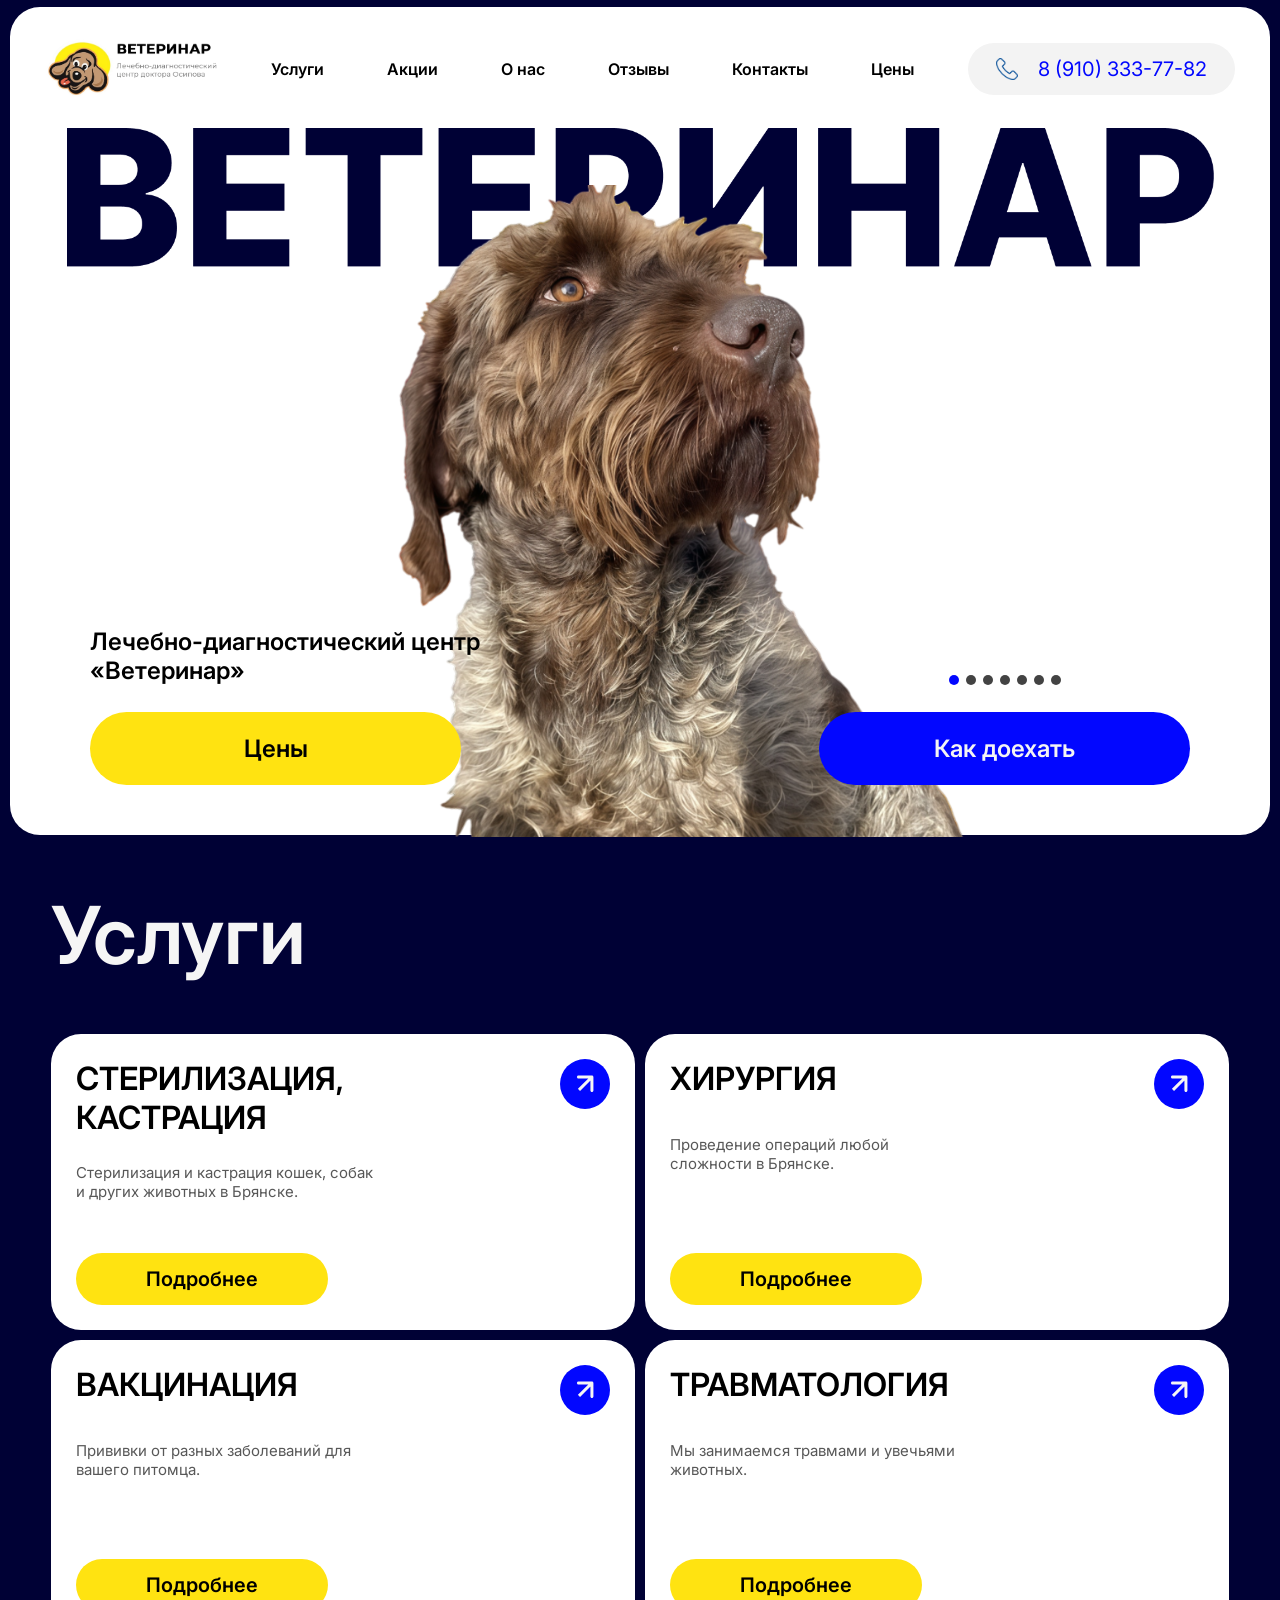
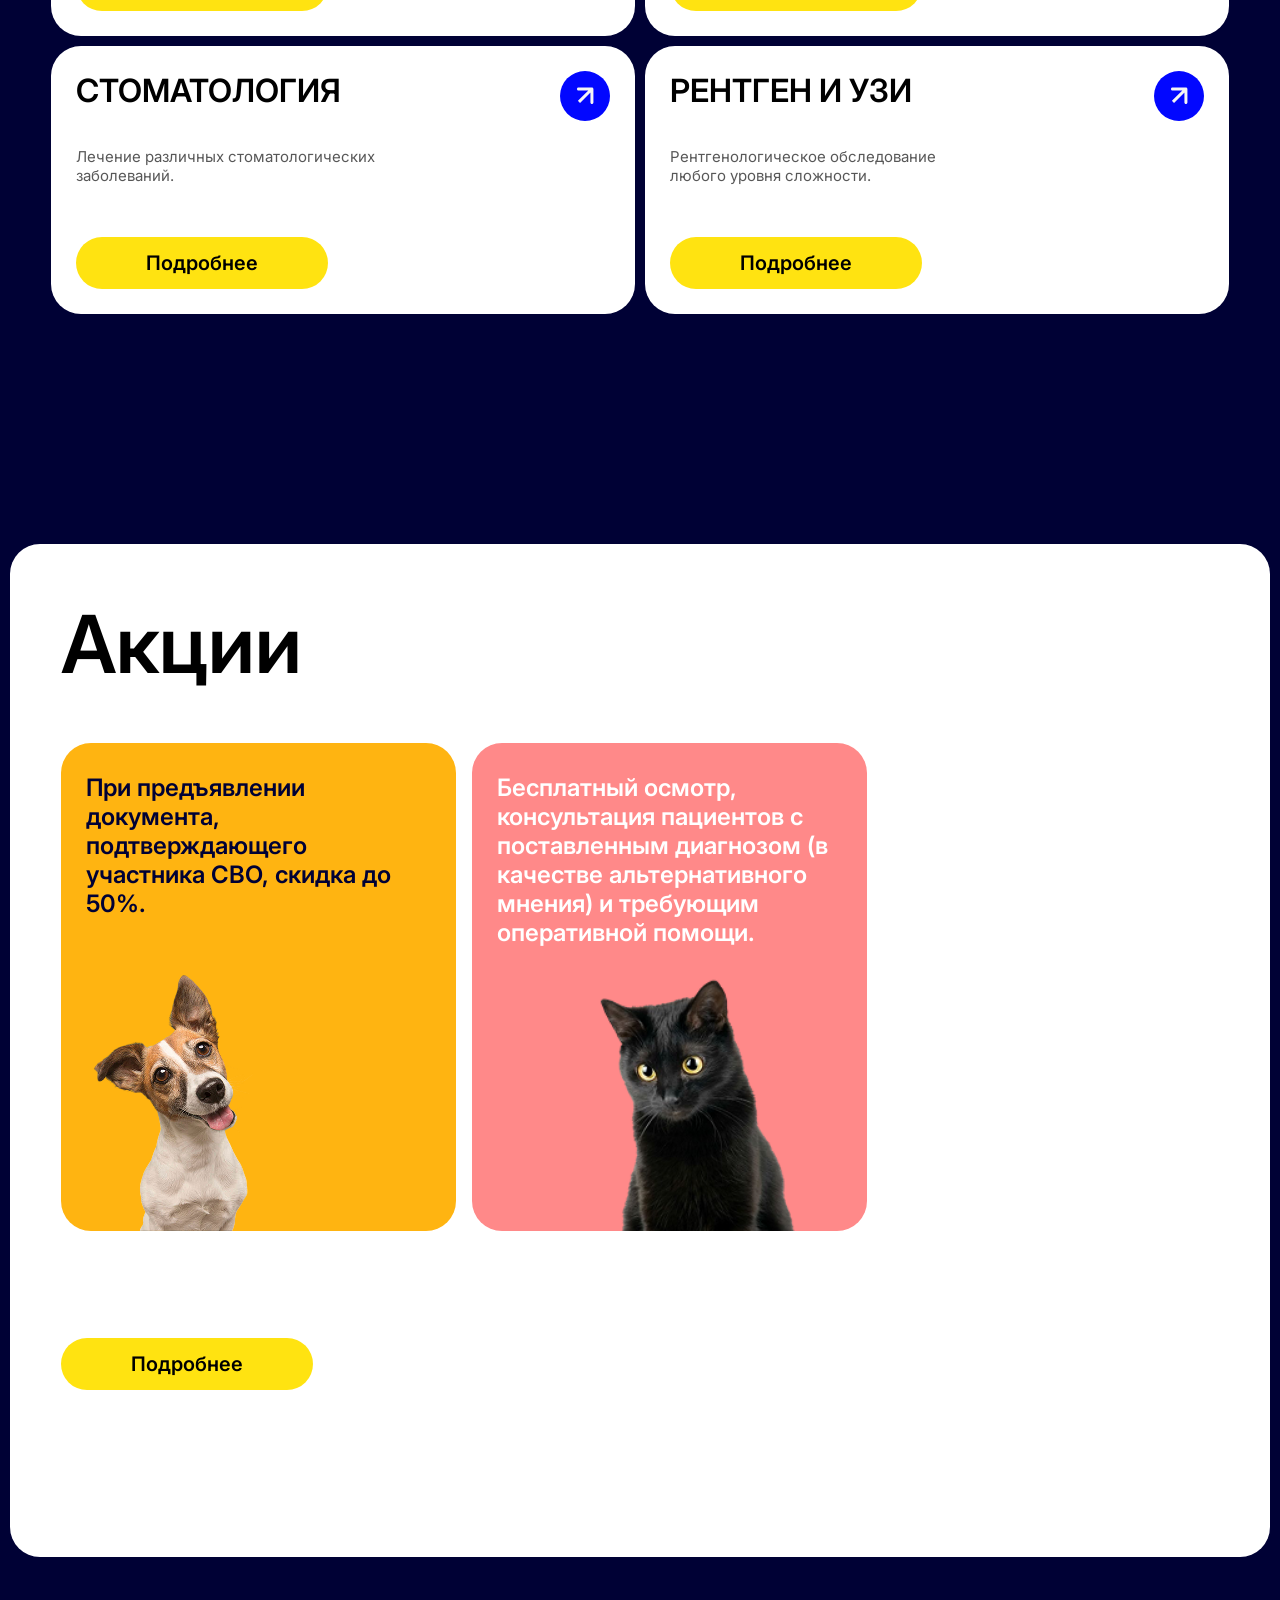
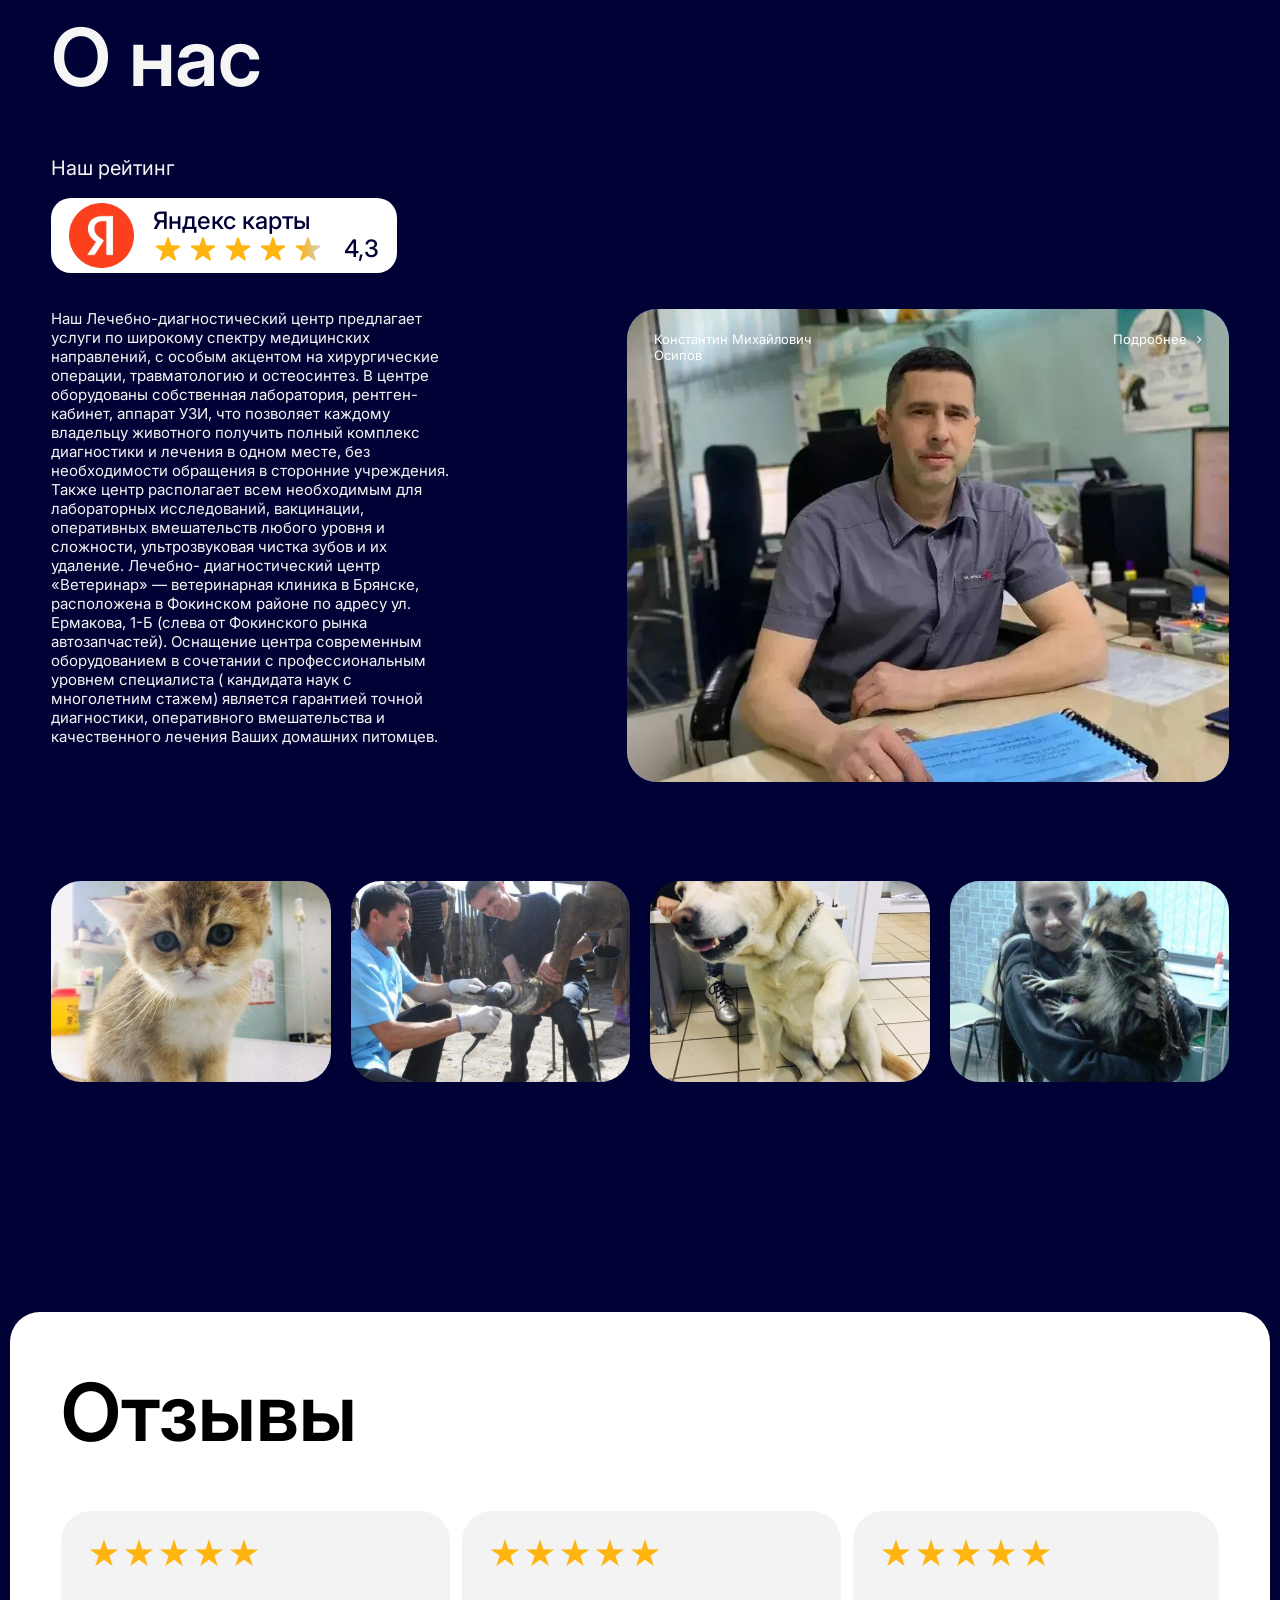
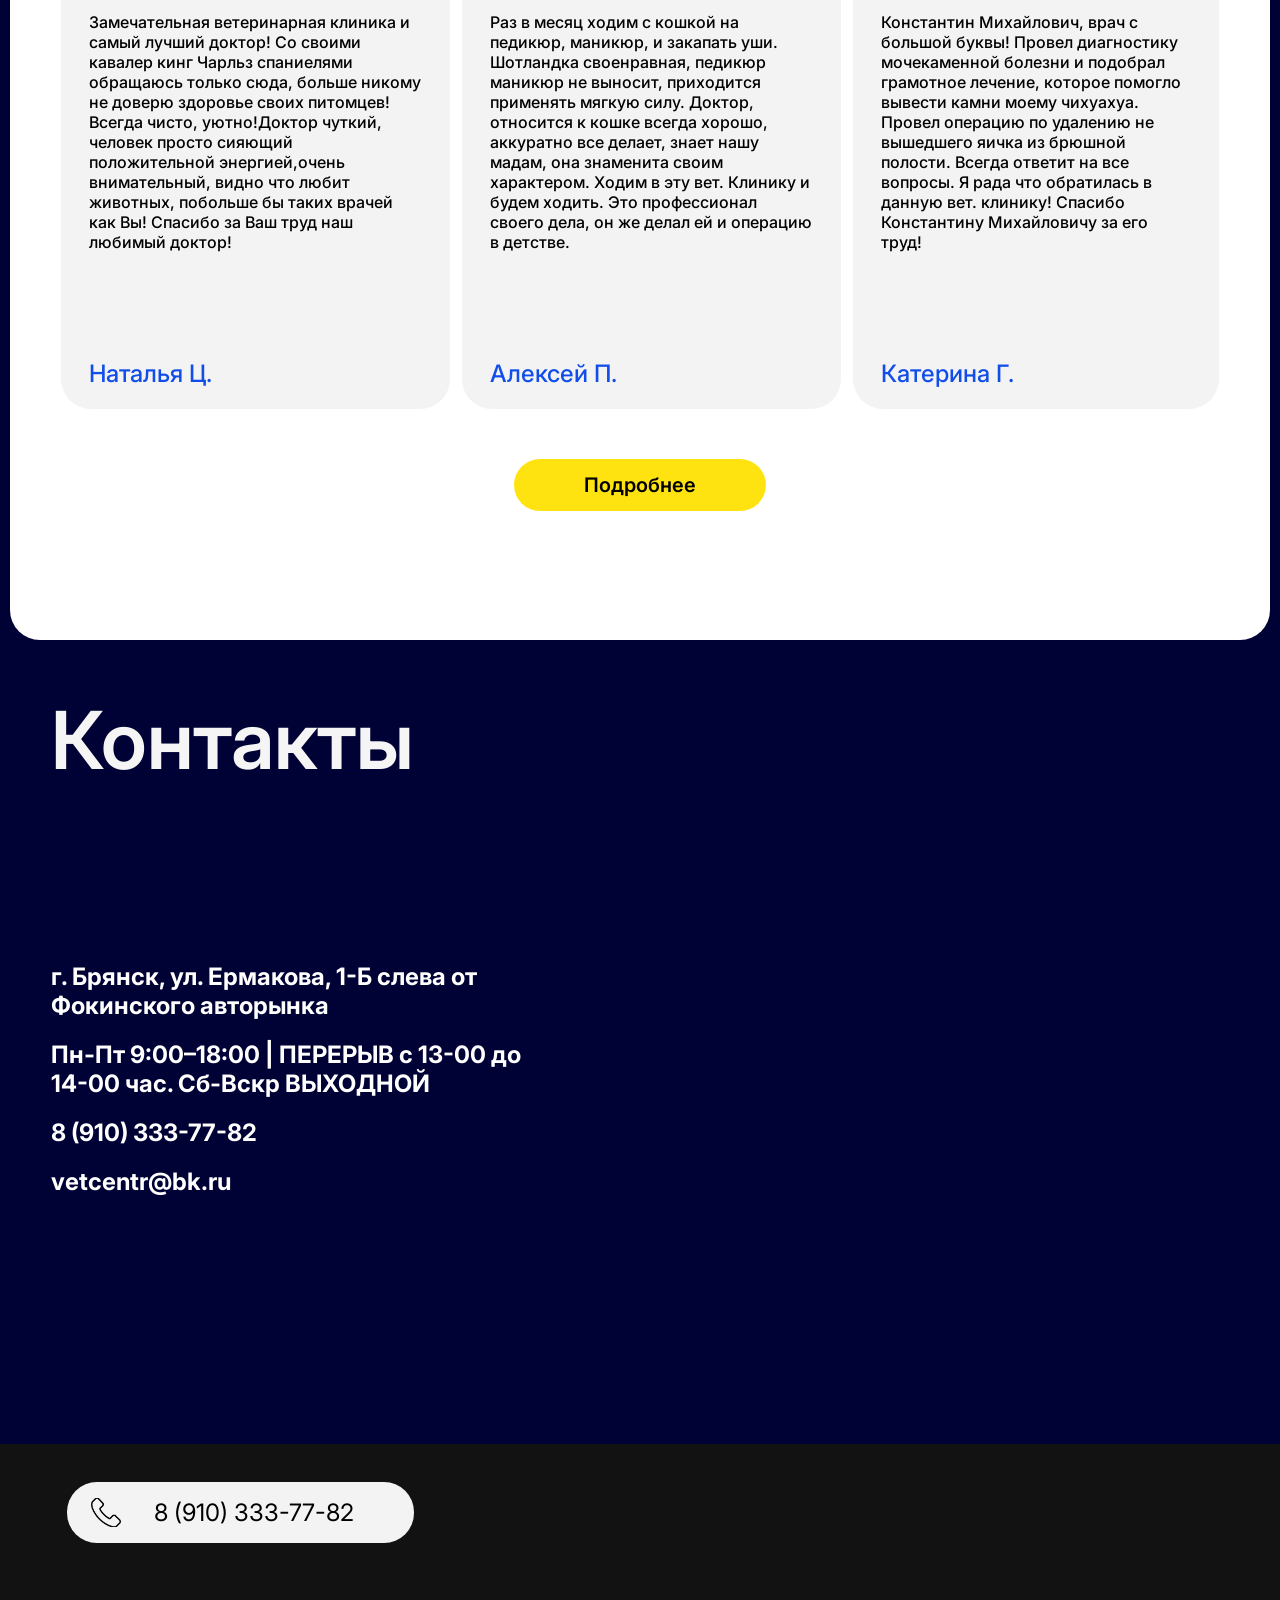
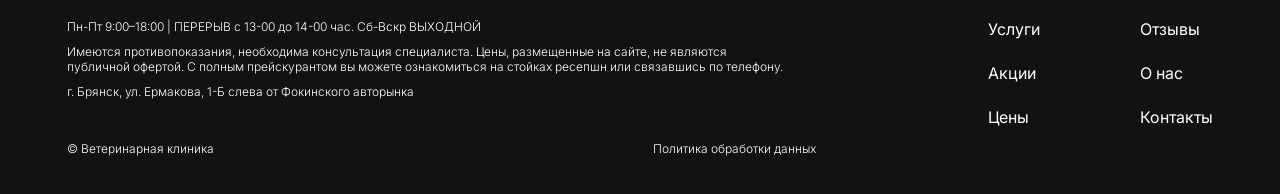
==== index.html @ 443dba55 "Update index.html" ====
<!DOCTYPE html>
<html lang="en">
  <head>
    <meta charset="UTF-8" />
    <meta name="viewport" content="width=device-width, initial-scale=1.0" />
    <title>Ветеринар</title>
    <link rel="stylesheet" href="styles/reset.css" />
    <link rel="stylesheet" href="styles/style.css" />
    <link rel="stylesheet" href="styles/slider.css" />
    <link rel="stylesheet" href="styles/burger.css" />
    <link rel="preconnect" href="https://fonts.googleapis.com" />
    <link rel="preconnect" href="https://fonts.gstatic.com" crossorigin />
    <link
      href="https://fonts.googleapis.com/css2?family=Inter:ital,opsz,wght@0,14..32,100..900;1,14..32,100..900&display=swap"
      rel="stylesheet"
    />
  </head>
  <body>
    <header>
      <img
        class="header__logo"
        src="images/logo.png"
        alt="Логотип"
        title="Логотип"
      />
      <div class="header__links">
        <a href="#uslugi" class="header__link">Услуги</a>
        <a href="#akcii" class="header__link">Акции</a>
        <a href="#onas" class="header__link">О нас</a>
        <a href="#otzivi" class="header__link">Отзывы</a>
        <a href="#kontakti" class="header__link">Контакты</a>
        <a href="services.html" class="header__link">Цены</a>
      </div>
      <a href="tel:8 (910) 333-77-82" class="header__phone">
        <svg
          width="22"
          height="22"
          viewBox="0 0 22 22"
          fill="none"
          xmlns="http://www.w3.org/2000/svg"
          xmlns:xlink="http://www.w3.org/1999/xlink"
        >
          <rect width="22" height="22" fill="url(#pattern0_2236_945)" />
          <defs>
            <pattern
              id="pattern0_2236_945"
              patternContentUnits="objectBoundingBox"
              width="1"
              height="1"
            >
              <use
                xlink:href="#image0_2236_945"
                transform="scale(0.00444444)"
              />
            </pattern>
            <image
              id="image0_2236_945"
              width="225"
              height="225"
              preserveAspectRatio="none"
              xlink:href="[data-uri]"
            />
          </defs>
        </svg>
        8 (910) 333-77-82
      </a>

      <button class="burger-btn" aria-label="Меню" aria-expanded="false">
        <span></span>
        <span></span>
        <span></span>
      </button>
    </header>
    <div class="menu-overlay"></div>

    <!-- Мобильное меню (выдвижное) -->
    <div class="mobile-menu">
      <a class="header__link" href="#uslugi">Услуги</a>
      <a class="header__link" href="#akcii">Акции</a>
      <a class="header__link" href="#onas">О нас</a>
      <a class="header__link" href="#otzivi">Отзывы</a>
      <a class="header__link" href="#kontakti">Контакты</a>
      <a class="header__link" href="services.html">Цены</a>
      <a class="header__link" href="tel:8 (910) 333-77-82">8 (910) 333-77-82</a>
    </div>
    <div class="hero">
      <img class="hero__img" src="images/dog.png" alt="" class="hero__img" />
      <div class="hero__buttons hero__buttons--desk">
        <div class="hero__buttons-left">
          <div class="btn-1__text">
            Лечебно-диагностический центр <br />«Ветеринар»
          </div>
          <a href="services.html" class="btn-1">Цены</a>
        </div>
        <div class="hero__buttons-right">
          <div class="slider-pagination"></div>
          <a href="#kontakti" class="btn-1 btn-1--blue">Как доехать</a>
        </div>
      </div>
      <div class="hero__buttons hero__buttons--mobile">
        <div class="hero__buttons-left">
          <div class="btn-1__text">
            Лечебно-диагностический центр <br />«Ветеринар»
          </div>
          <a href="services.html" class="btn-1">Цены</a>
        </div>
        <div class="hero__buttons-right">
          <div class="slider-pagination"></div>
          <a href="#kontakti" class="btn-1 btn-1--blue">Как доехать</a>
        </div>
      </div>
    </div>
    <section class="section-1" id="uslugi">
      <div class="container">
        <h2 class="title">Услуги</h2>
        <div class="operations">
          <a href="services.html" class="operation">
            <div class="operation__info">
              <div class="operation__title">
                СТЕРИЛИЗАЦИЯ,<br />
                КАСТРАЦИЯ
                <svg
                  width="50"
                  height="50"
                  viewBox="0 0 50 50"
                  fill="none"
                  xmlns="http://www.w3.org/2000/svg"
                >
                  <circle cx="25" cy="25" r="25" fill="#0207FF" />
                  <path
                    d="M33.4183 18.0002C33.4183 17.1717 32.7467 16.5002 31.9183 16.5002L18.4183 16.5002C17.5899 16.5002 16.9183 17.1717 16.9183 18.0002C16.9183 18.8286 17.5899 19.5002 18.4183 19.5002H30.4183V31.5002C30.4183 32.3286 31.0899 33.0002 31.9183 33.0002C32.7467 33.0002 33.4183 32.3286 33.4183 31.5002L33.4183 18.0002ZM19 30.9185L20.0607 31.9791L32.979 19.0608L31.9183 18.0002L30.8576 16.9395L17.9393 29.8578L19 30.9185Z"
                    fill="#F5F5F5"
                  />
                </svg>
              </div>
              <div class="operation__subtitle">
                Стерилизация и кастрация кошек, собак и других животных в
                Брянске.
              </div>
            </div>
            <div class="btn--mobile">
              <div class="btn-1 btn-1--small">Подробнее</div>
              <svg
                viewBox="0 0 50 50"
                fill="none"
                xmlns="http://www.w3.org/2000/svg"
              >
                <circle cx="25" cy="25" r="25" fill="#0207FF" />
                <path
                  d="M33.4183 18.0002C33.4183 17.1717 32.7467 16.5002 31.9183 16.5002L18.4183 16.5002C17.5899 16.5002 16.9183 17.1717 16.9183 18.0002C16.9183 18.8286 17.5899 19.5002 18.4183 19.5002H30.4183V31.5002C30.4183 32.3286 31.0899 33.0002 31.9183 33.0002C32.7467 33.0002 33.4183 32.3286 33.4183 31.5002L33.4183 18.0002ZM19 30.9185L20.0607 31.9791L32.979 19.0608L31.9183 18.0002L30.8576 16.9395L17.9393 29.8578L19 30.9185Z"
                  fill="#F5F5F5"
                />
              </svg>
            </div>
          </a>
          <a href="services.html" class="operation">
            <div class="operation__info">
              <div class="operation__title">
                ХИРУРГИЯ
                <svg
                  width="50"
                  height="50"
                  viewBox="0 0 50 50"
                  fill="none"
                  xmlns="http://www.w3.org/2000/svg"
                >
                  <circle cx="25" cy="25" r="25" fill="#0207FF" />
                  <path
                    d="M33.4183 18.0002C33.4183 17.1717 32.7467 16.5002 31.9183 16.5002L18.4183 16.5002C17.5899 16.5002 16.9183 17.1717 16.9183 18.0002C16.9183 18.8286 17.5899 19.5002 18.4183 19.5002H30.4183V31.5002C30.4183 32.3286 31.0899 33.0002 31.9183 33.0002C32.7467 33.0002 33.4183 32.3286 33.4183 31.5002L33.4183 18.0002ZM19 30.9185L20.0607 31.9791L32.979 19.0608L31.9183 18.0002L30.8576 16.9395L17.9393 29.8578L19 30.9185Z"
                    fill="#F5F5F5"
                  />
                </svg>
              </div>
              <div class="operation__subtitle">
                Проведение операций любой сложности в Брянске.
              </div>
            </div>
            <div class="btn--mobile">
              <div class="btn-1 btn-1--small">Подробнее</div>
              <svg
                viewBox="0 0 50 50"
                fill="none"
                xmlns="http://www.w3.org/2000/svg"
              >
                <circle cx="25" cy="25" r="25" fill="#0207FF" />
                <path
                  d="M33.4183 18.0002C33.4183 17.1717 32.7467 16.5002 31.9183 16.5002L18.4183 16.5002C17.5899 16.5002 16.9183 17.1717 16.9183 18.0002C16.9183 18.8286 17.5899 19.5002 18.4183 19.5002H30.4183V31.5002C30.4183 32.3286 31.0899 33.0002 31.9183 33.0002C32.7467 33.0002 33.4183 32.3286 33.4183 31.5002L33.4183 18.0002ZM19 30.9185L20.0607 31.9791L32.979 19.0608L31.9183 18.0002L30.8576 16.9395L17.9393 29.8578L19 30.9185Z"
                  fill="#F5F5F5"
                />
              </svg>
            </div>
          </a>
          <a href="services.html" class="operation">
            <div class="operation__info">
              <div class="operation__title">
                ВАКЦИНАЦИЯ
                <svg
                  width="50"
                  height="50"
                  viewBox="0 0 50 50"
                  fill="none"
                  xmlns="http://www.w3.org/2000/svg"
                >
                  <circle cx="25" cy="25" r="25" fill="#0207FF" />
                  <path
                    d="M33.4183 18.0002C33.4183 17.1717 32.7467 16.5002 31.9183 16.5002L18.4183 16.5002C17.5899 16.5002 16.9183 17.1717 16.9183 18.0002C16.9183 18.8286 17.5899 19.5002 18.4183 19.5002H30.4183V31.5002C30.4183 32.3286 31.0899 33.0002 31.9183 33.0002C32.7467 33.0002 33.4183 32.3286 33.4183 31.5002L33.4183 18.0002ZM19 30.9185L20.0607 31.9791L32.979 19.0608L31.9183 18.0002L30.8576 16.9395L17.9393 29.8578L19 30.9185Z"
                    fill="#F5F5F5"
                  />
                </svg>
              </div>
              <div class="operation__subtitle">
                Прививки от разных заболеваний для вашего питомца.
              </div>
            </div>
            <div class="btn--mobile">
              <div class="btn-1 btn-1--small">Подробнее</div>
              <svg
                viewBox="0 0 50 50"
                fill="none"
                xmlns="http://www.w3.org/2000/svg"
              >
                <circle cx="25" cy="25" r="25" fill="#0207FF" />
                <path
                  d="M33.4183 18.0002C33.4183 17.1717 32.7467 16.5002 31.9183 16.5002L18.4183 16.5002C17.5899 16.5002 16.9183 17.1717 16.9183 18.0002C16.9183 18.8286 17.5899 19.5002 18.4183 19.5002H30.4183V31.5002C30.4183 32.3286 31.0899 33.0002 31.9183 33.0002C32.7467 33.0002 33.4183 32.3286 33.4183 31.5002L33.4183 18.0002ZM19 30.9185L20.0607 31.9791L32.979 19.0608L31.9183 18.0002L30.8576 16.9395L17.9393 29.8578L19 30.9185Z"
                  fill="#F5F5F5"
                />
              </svg>
            </div>
          </a>
          <a href="services.html" class="operation">
            <div class="operation__info">
              <div class="operation__title">
                ТРАВМАТОЛОГИЯ
                <svg
                  width="50"
                  height="50"
                  viewBox="0 0 50 50"
                  fill="none"
                  xmlns="http://www.w3.org/2000/svg"
                >
                  <circle cx="25" cy="25" r="25" fill="#0207FF" />
                  <path
                    d="M33.4183 18.0002C33.4183 17.1717 32.7467 16.5002 31.9183 16.5002L18.4183 16.5002C17.5899 16.5002 16.9183 17.1717 16.9183 18.0002C16.9183 18.8286 17.5899 19.5002 18.4183 19.5002H30.4183V31.5002C30.4183 32.3286 31.0899 33.0002 31.9183 33.0002C32.7467 33.0002 33.4183 32.3286 33.4183 31.5002L33.4183 18.0002ZM19 30.9185L20.0607 31.9791L32.979 19.0608L31.9183 18.0002L30.8576 16.9395L17.9393 29.8578L19 30.9185Z"
                    fill="#F5F5F5"
                  />
                </svg>
              </div>
              <div class="operation__subtitle">
                Мы занимаемся травмами и увечьями животных.
              </div>
            </div>
            <div class="btn--mobile">
              <div class="btn-1 btn-1--small">Подробнее</div>
              <svg
                viewBox="0 0 50 50"
                fill="none"
                xmlns="http://www.w3.org/2000/svg"
              >
                <circle cx="25" cy="25" r="25" fill="#0207FF" />
                <path
                  d="M33.4183 18.0002C33.4183 17.1717 32.7467 16.5002 31.9183 16.5002L18.4183 16.5002C17.5899 16.5002 16.9183 17.1717 16.9183 18.0002C16.9183 18.8286 17.5899 19.5002 18.4183 19.5002H30.4183V31.5002C30.4183 32.3286 31.0899 33.0002 31.9183 33.0002C32.7467 33.0002 33.4183 32.3286 33.4183 31.5002L33.4183 18.0002ZM19 30.9185L20.0607 31.9791L32.979 19.0608L31.9183 18.0002L30.8576 16.9395L17.9393 29.8578L19 30.9185Z"
                  fill="#F5F5F5"
                />
              </svg>
            </div>
          </a>
          <a href="services.html" class="operation">
            <div class="operation__info">
              <div class="operation__title">
                СТОМАТОЛОГИЯ
                <svg
                  width="50"
                  height="50"
                  viewBox="0 0 50 50"
                  fill="none"
                  xmlns="http://www.w3.org/2000/svg"
                >
                  <circle cx="25" cy="25" r="25" fill="#0207FF" />
                  <path
                    d="M33.4183 18.0002C33.4183 17.1717 32.7467 16.5002 31.9183 16.5002L18.4183 16.5002C17.5899 16.5002 16.9183 17.1717 16.9183 18.0002C16.9183 18.8286 17.5899 19.5002 18.4183 19.5002H30.4183V31.5002C30.4183 32.3286 31.0899 33.0002 31.9183 33.0002C32.7467 33.0002 33.4183 32.3286 33.4183 31.5002L33.4183 18.0002ZM19 30.9185L20.0607 31.9791L32.979 19.0608L31.9183 18.0002L30.8576 16.9395L17.9393 29.8578L19 30.9185Z"
                    fill="#F5F5F5"
                  />
                </svg>
              </div>
              <div class="operation__subtitle">
                Лечение различных стоматологических заболеваний.
              </div>
            </div>
            <div class="btn--mobile">
              <div class="btn-1 btn-1--small">Подробнее</div>
              <svg
                viewBox="0 0 50 50"
                fill="none"
                xmlns="http://www.w3.org/2000/svg"
              >
                <circle cx="25" cy="25" r="25" fill="#0207FF" />
                <path
                  d="M33.4183 18.0002C33.4183 17.1717 32.7467 16.5002 31.9183 16.5002L18.4183 16.5002C17.5899 16.5002 16.9183 17.1717 16.9183 18.0002C16.9183 18.8286 17.5899 19.5002 18.4183 19.5002H30.4183V31.5002C30.4183 32.3286 31.0899 33.0002 31.9183 33.0002C32.7467 33.0002 33.4183 32.3286 33.4183 31.5002L33.4183 18.0002ZM19 30.9185L20.0607 31.9791L32.979 19.0608L31.9183 18.0002L30.8576 16.9395L17.9393 29.8578L19 30.9185Z"
                  fill="#F5F5F5"
                />
              </svg>
            </div>
          </a>
          <a href="services.html" class="operation">
            <div class="operation__info">
              <div class="operation__title">
                РЕНТГЕН И УЗИ
                <svg
                  width="50"
                  height="50"
                  viewBox="0 0 50 50"
                  fill="none"
                  xmlns="http://www.w3.org/2000/svg"
                >
                  <circle cx="25" cy="25" r="25" fill="#0207FF" />
                  <path
                    d="M33.4183 18.0002C33.4183 17.1717 32.7467 16.5002 31.9183 16.5002L18.4183 16.5002C17.5899 16.5002 16.9183 17.1717 16.9183 18.0002C16.9183 18.8286 17.5899 19.5002 18.4183 19.5002H30.4183V31.5002C30.4183 32.3286 31.0899 33.0002 31.9183 33.0002C32.7467 33.0002 33.4183 32.3286 33.4183 31.5002L33.4183 18.0002ZM19 30.9185L20.0607 31.9791L32.979 19.0608L31.9183 18.0002L30.8576 16.9395L17.9393 29.8578L19 30.9185Z"
                    fill="#F5F5F5"
                  />
                </svg>
              </div>
              <div class="operation__subtitle">
                Рентгенологическое обследование любого уровня сложности.
              </div>
            </div>
            <div class="btn--mobile">
              <div class="btn-1 btn-1--small">Подробнее</div>
              <svg
                viewBox="0 0 50 50"
                fill="none"
                xmlns="http://www.w3.org/2000/svg"
              >
                <circle cx="25" cy="25" r="25" fill="#0207FF" />
                <path
                  d="M33.4183 18.0002C33.4183 17.1717 32.7467 16.5002 31.9183 16.5002L18.4183 16.5002C17.5899 16.5002 16.9183 17.1717 16.9183 18.0002C16.9183 18.8286 17.5899 19.5002 18.4183 19.5002H30.4183V31.5002C30.4183 32.3286 31.0899 33.0002 31.9183 33.0002C32.7467 33.0002 33.4183 32.3286 33.4183 31.5002L33.4183 18.0002ZM19 30.9185L20.0607 31.9791L32.979 19.0608L31.9183 18.0002L30.8576 16.9395L17.9393 29.8578L19 30.9185Z"
                  fill="#F5F5F5"
                />
              </svg>
            </div>
          </a>
        </div>
      </div>
    </section>
    <section class="section-2" id="akcii">
      <div class="container">
        <h2 class="title-2">Акции</h2>
        <div class="stocks">
          <div class="stocks__wrapper">
            <a href="services.html" class="stock">
              <div class="stock__name">
                При предъявлении документа, подтверждающего участника СВО, скидка до 50%.
              </div>
              <img style="max-width: 178px"
                class="stock__img"
                src="images/stock-img-1.png"
                alt="Акция"
                title="При предъявлении документа, подтверждающего участие в СВО, предоставляется скидка 50%."
              />
            </a>
            <a href="services.html" class="stock stock--pink">
              <div class="stock__name">
                Бесплатный осмотр, консультация пациентов с поставленным диагнозом (в качестве альтернативного мнения) и требующим оперативной помощи.
              </div>
              <img
                class="stock__img"
                src="images/stock-img-2.png"
                alt="Акция"
                title="Бесплатный осмотр, консультация пациентов с поставленным диагнозом (в качестве альтернативного мнения) и требующим оперативной помощи."
              />
            </a>
            <!-- <a href="services.html" class="stock stock--blue">
              <div class="stock__name">
                
              </div>
              <img
                class="stock__img"
                src="images/stock-img-3.png"
                alt="Акция"
                title=""
              />
            </a>-->
          </div>
          <a href="services.html" class="btn-1 btn-1--small">Подробнее</a>
        </div>
      </div>
    </section>
    <section class="section-1" id="onas">
      <div class="container">
        <h2 class="title">О нас</h2>
        <div class="about">
          <div class="raiting">
            <a href="about.html" class="about__link--mobile">
              <img src="images/about-img.jpg" alt="Фото" class="about__img" />
              <div class="link__text-1">
                Константин <br />
                Михайлович Осипов
              </div>
              <div class="link__text-2">
                Подробнее
                <svg
                  width="5"
                  height="8"
                  viewBox="0 0 5 8"
                  fill="none"
                  xmlns="http://www.w3.org/2000/svg"
                >
                  <path
                    d="M4.03556 4.03568C4.23082 3.84042 4.23082 3.52384 4.03556 3.32858L0.853575 0.146595C0.658313 -0.0486672 0.341731 -0.0486672 0.146468 0.146595C-0.0487936 0.341857 -0.0487936 0.65844 0.146468 0.853702L2.9749 3.68213L0.146468 6.51056C-0.0487936 6.70582 -0.0487936 7.0224 0.146468 7.21766C0.341731 7.41293 0.658313 7.41293 0.853575 7.21766L4.03556 4.03568ZM2.46338 3.68213V4.18213H3.682V3.68213V3.18213L2.46338 3.18213V3.68213Z"
                    fill="white"
                  />
                </svg>
              </div>
            </a>
            <div class="raiting__text">Наш рейтинг</div>
            <a target="_blank" href="https://yandex.ru/maps/org/veterinar/1064298998/reviews/?ll=34.409033%2C53.217554&z=17" title="Яндекс карты" class="yand">
              <svg
                width="65"
                height="65"
                viewBox="0 0 65 65"
                fill="none"
                xmlns="http://www.w3.org/2000/svg"
                xmlns:xlink="http://www.w3.org/1999/xlink"
              >
                <rect width="65" height="65" fill="url(#pattern0_2294_160)" />
                <defs>
                  <pattern
                    id="pattern0_2294_160"
                    patternContentUnits="objectBoundingBox"
                    width="1"
                    height="1"
                  >
                    <use
                      xlink:href="#image0_2294_160"
                      transform="scale(0.0013587)"
                    />
                  </pattern>
                  <image
                    id="image0_2294_160"
                    width="736"
                    height="736"
                    preserveAspectRatio="none"
                    xlink:href="[data-uri]"
                  />
                </defs>
              </svg>
              <div class="yand__center">
                <div class="yand__text">Яндекс карты</div>
                <img src="images/stars.png" alt="Звёзды" class="yand__stars" />
              </div>
              <div class="yand__number">4,3</div>
            </a>
            <div class="about__content">
              <div class="revews__text">
                Наш Лечебно-диагностический центр предлагает услуги по широкому спектру медицинских направлений, с особым акцентом на хирургические операции, травматологию и остеосинтез. В центре оборудованы собственная лаборатория, рентген-кабинет, аппарат УЗИ, что позволяет каждому владельцу животного получить полный комплекс диагностики и лечения в одном месте, без необходимости обращения в сторонние учреждения.
Также центр располагает всем необходимым для лабораторных исследований, вакцинации, оперативных вмешательств любого уровня и сложности, ультрозвуковая чистка зубов и их удаление.                                   Лечебно- диагностический центр
«Ветеринар» — ветеринарная клиника в Брянске, расположена в Фокинском районе по адресу ул. Ермакова, 1-Б (слева от Фокинского рынка автозапчастей). Оснащение центра современным оборудованием в сочетании с профессиональным уровнем специалиста ( кандидата наук с многолетним стажем) является гарантией точной диагностики, оперативного вмешательства и качественного лечения Ваших домашних питомцев.

              </div>
              <a href="about.html" class="about__link">
                <img
                  src="images/about-img.jpg"
                  alt="Фото"
                  class="about__img"
                />
                <div class="link__text-1">
                  Константин Михайлович<br />
                  Осипов
                </div>
                <div class="link__text-2">
                  Подробнее
                  <svg
                    width="5"
                    height="8"
                    viewBox="0 0 5 8"
                    fill="none"
                    xmlns="http://www.w3.org/2000/svg"
                  >
                    <path
                      d="M4.03556 4.03568C4.23082 3.84042 4.23082 3.52384 4.03556 3.32858L0.853575 0.146595C0.658313 -0.0486672 0.341731 -0.0486672 0.146468 0.146595C-0.0487936 0.341857 -0.0487936 0.65844 0.146468 0.853702L2.9749 3.68213L0.146468 6.51056C-0.0487936 6.70582 -0.0487936 7.0224 0.146468 7.21766C0.341731 7.41293 0.658313 7.41293 0.853575 7.21766L4.03556 4.03568ZM2.46338 3.68213V4.18213H3.682V3.68213V3.18213L2.46338 3.18213V3.68213Z"
                      fill="white"
                    />
                  </svg>
                </div>
              </a>
            </div>
          </div>
          <div class="about__images" id="aboutSlider">
            <div class="slider-viewport">
              <div class="slider-track">
                <div class="slider-slide">
                  <img src="images/rew-1.jpg" alt="About image 1" />
                </div>
                <div class="slider-slide">
                  <img src="images/rew-2.jpg" alt="About image 2" />
                </div>
                <div class="slider-slide">
                  <img src="images/rew-3.jpg" alt="About image 3" />
                </div>
                <div class="slider-slide">
                  <img src="images/rew-4.jpg" alt="About image 4" />
                </div>
              </div>
            </div>
          </div>

          <link rel="stylesheet" href="styles/about-slider.css" />
          <script src="js/about-slider.js"></script>
          <!-- <div class="about__images">
            <img
              class="about__image"
              src="images/rew-1.jpg"
              alt="/images/rew-1.jpg"
            />
            <img
              class="about__image"
              src="images/rew-2.jpg"
              alt="/images/rew-2.jpg"
            />
            <img
              class="about__image"
              src="images/rew-3.jpg"
              alt="/images/rew-3.jpg"
            />
            <img
              class="about__image"
              src="images/rew-4.jpg"
              alt="/images/rew-4.jpg"
            />
          </div> -->
        </div>
      </div>
    </section>
    <section class="section-2" id="otzivi">
      <div class="container">
        <h2 class="title-2">Отзывы</h2>
        <div class="reviews">
          <div class="reviews__wrapper">
            <div class="review">
              <img
                class="review__stars"
                src="images/review-stars5.png"
                alt="stars"
              />
              <div class="review__text">
                Замечательная ветеринарная клиника и самый лучший доктор! Со
                своими кавалер кинг Чарльз спаниелями обращаюсь только сюда,
                больше никому не доверю здоровье своих питомцев! Всегда чисто,
                уютно!Доктор чуткий, человек просто сияющий положительной
                энергией,очень внимательный, видно что любит животных, побольше
                бы таких врачей как Вы! Спасибо за Ваш труд наш любимый доктор!
              </div>
              <div class="review__reviewer">Наталья Ц.</div>
            </div>
            <div class="review">
              <img
                class="review__stars"
                src="images/review-stars5.png"
                alt="stars"
              />
              <div class="review__text">
                Раз в месяц ходим с кошкой на педикюр, маникюр, и закапать уши.
                Шотландка своенравная, педикюр маникюр не выносит, приходится
                применять мягкую силу. Доктор, относится к кошке всегда хорошо,
                аккуратно все делает, знает нашу мадам, она знаменита своим
                характером. Ходим в эту вет. Клинику и будем ходить. Это
                профессионал своего дела, он же делал ей и операцию в детстве.
              </div>
              <div class="review__reviewer">Алексей П.</div>
            </div>
            <div class="review">
              <img
                class="review__stars"
                src="images/review-stars5.png"
                alt="stars"
              />
              <div class="review__text">
                Константин Михайлович, врач с большой буквы! Провел диагностику
                мочекаменной болезни и подобрал грамотное лечение, которое
                помогло вывести камни моему чихуахуа. Провел операцию по
                удалению не вышедшего яичка из брюшной полости. Всегда ответит
                на все вопросы. Я рада что обратилась в данную вет. клинику!
                Спасибо Константину Михайловичу за его труд!
              </div>
              <div class="review__reviewer">Катерина Г.</div>
            </div>
          </div>
          <a target="_blank" href="https://yandex.ru/maps/org/veterinar/1064298998/reviews/?ll=34.409033%2C53.217554&z=17" class="btn-1 btn-1--small">Подробнее</a>
        </div>
      </div>
    </section>
    <section class="section-1" id="kontakti">
      <div class="container">
        <h2 class="title">Контакты</h2>
        <div class="contacts">
          <div class="contacts__text">
            <p>г. Брянск, ул. Ермакова, 1-Б слева от Фокинского авторынка</p>
            <p>
              Пн-Пт 9:00–18:00 | ПЕРЕРЫВ c 13-00 до 14-00 час. Сб-Вскр ВЫХОДНОЙ
            </p>
            <a href="tel:8 (910) 333-77-82">8 (910) 333-77-82 </a>
            <a href="mailto:vetcentr@bk.ru">vetcentr@bk.ru</a>
          </div>
          <iframe
            class="contacts__map"
            src="https://yandex.ru/map-widget/v1/?um=constructor%3A56c01c42b5ab110825b0f4abdfdd8d814cda359f36aba04f30db752b4a20f250&amp;source=constructor"
            frameborder="0"
          ></iframe>
        </div>
      </div>
    </section>
    <footer>
      <a href="tel: 8 (910) 333-77-82" class="footer__phone">
        <svg
          width="30"
          height="29"
          viewBox="0 0 30 29"
          fill="none"
          xmlns="http://www.w3.org/2000/svg"
          xmlns:xlink="http://www.w3.org/1999/xlink"
        >
          <rect width="30" height="29" fill="url(#pattern0_2236_947)" />
          <defs>
            <pattern
              id="pattern0_2236_947"
              patternContentUnits="objectBoundingBox"
              width="1"
              height="1"
            >
              <use
                xlink:href="#image0_2236_947"
                transform="matrix(0.00444444 0 0 0.0045977 0 -0.0172414)"
              />
            </pattern>
            <image
              id="image0_2236_947"
              width="225"
              height="225"
              preserveAspectRatio="none"
              xlink:href="[data-uri]"
            />
          </defs>
        </svg>
        8 (910) 333-77-82
      </a>
      <div class="footer__wrapper">
        <div class="footer__text">
          <p>
            Пн-Пт 9:00–18:00 | ПЕРЕРЫВ c 13-00 до 14-00 час. Сб-Вскр ВЫХОДНОЙ
          </p>
          <p>
            Имеются противопоказания, необходима консультация специалиста. Цены,
            размещенные на сайте, не являются публичной офертой. С полным
            прейскурантом вы можете ознакомиться на стойках ресепшн или
            связавшись по телефону.
          </p>
          <p>г. Брянск, ул. Ермакова, 1-Б слева от Фокинского авторынка</p>
        </div>
        <div class="footer__links">
          <a href="#uslugi" class="footer__link">Услуги</a>
          <a href="#otzivi" class="footer__link">Отзывы</a>
          <a href="#akcii" class="footer__link">Акции</a>
          <a href="#onas" class="footer__link">О нас</a>
          <a href="services.html" class="footer__link">Цены</a>
          <a href="#kontakti" class="footer__link">Контакты</a>
        </div>
      </div>
      <div class="footer__end">
        <p>© Ветеринарная клиника </p>
        <a href="policy.html">Политика обработки данных</a>
      </div>
    </footer>
    <script src="js/script.js"></script>
    <script src="js/burger.js"></script>
  </body>
</html>
---- styles/style.css ----
html {
  scroll-behavior: smooth;
}

.section-1 {
  margin-bottom: 230px;
}

.section-2 {
  background-color: #ffffff;
  border-radius: 30px;
  margin: 0 10px;
}

.breadcrumbs {
  font-family: Inter;
  font-weight: 400;
  font-size: 20px;
  color: #000135;
  margin-left: 47px;

  a{
    color: #000000;
    transition: all 0.3s ease-in-out;
  }

  a:hover{
    text-decoration: underline;
    color:#0066ff;
  }
}

.container {
  padding: 0 51px;
}

header {
  padding: 31px 35px 28px 35px;
  display: flex;
  align-items: center;
  justify-content: space-between;
  background-color: white;
  margin: 7px 10px 0 10px;
  border-radius: 30px 30px 0 0;
}

.header__logo {
  height: 62px;
}

.header__phone {
  display: flex;
  align-items: center;
  gap: 20px;
  color: #0207ff;
  text-decoration: none;
  background-color: #f3f3f3;
  padding: 14px 28px 14px 28px;
  border-radius: 30px;
  font-family: Inter;
  font-weight: 400;
  font-size: 20px;
  transition: all 0.3s ease-in-out;
}

.header__phone svg {
  transition: all 0.3s ease-in-out;
}

.header__phone:hover {
  color: #f3f3f3;
  background-color: #0207ff;
}

.header__phone:hover svg {
  filter: brightness(0) saturate(100%) invert(100%) sepia(0%) saturate(0%)
    hue-rotate(0deg) brightness(100%) contrast(100%);
}

.header__link {
  font-family: Inter;
  font-weight: 600;
  font-style: Semi Bold;
  font-size: 20px;
  line-height: 100%;
  letter-spacing: 0%;
  color: black;
  text-decoration: none;
  transition: all 0.2s ease-in-out;
}

.header__link:hover {
  color: #0207ff;
  transform: scale(1.07);
}

.header__links {
  display: flex;
  gap: 100px;
}

body {
  background-color: #000135;
}

.hero {
  background-color: white;
  margin: 0 10px 0 10px;
  text-align: center;
  background-image: url(../images/title.png);
  background-repeat: no-repeat;
  background-position: top;
  background-size: 91%;
  border-radius: 0 0 30px 30px;
}

.hero__img {
  margin-top: 82px;
  max-height: 788px;
  max-width: 810px;
}

.hero__buttons {
  display: flex;
  justify-content: space-between;
  padding: 0 80px 50px 80px;
  margin-top: -210px;
  position: relative;
  z-index: 2;
  gap: 8px;
}

.hero__buttons--mobile{
  display: none;
}

.btn-1__text {
  font-family: Inter;
  font-weight: 600;
  font-size: 24px;
  text-align: start;
}

.btn-1 {
  border-radius: 50px;
  background-color: #ffe311;
  padding: 22px 0px;
  display: block;
  font-family: Inter;
  font-weight: 600;
  font-size: 24px;
  color: black;
  max-width: 371px;
  width: 371px;
  display: flex;
  justify-content: center;
  align-items: center;
  transition: all 0.3s ease-in-out;
}

.btn-1:hover {
  color: #f4f4f4;
  background-color: #0207ff;
}

.btn-1--small {
  width: 252px;
  padding: 14px 0px;
  font-size: 20px;
}

.btn-1--blue {
  color: #f4f4f4;
  background-color: #0207ff;
}

.btn-1--blue:hover {
  background-color: #ffe311;
  color: black;
}

.hero__buttons-left {
  gap: 27px;
  display: flex;
  flex-direction: column;
}

.hero__buttons-right {
  gap: 27px;
  display: flex;
  flex-direction: column;
  justify-content: end;
}

.title {
  color: #f5f5f5;
  font-family: Inter;
  font-weight: 600;
  font-size: 80px;
  margin-bottom: 51px;
  margin-top: 51px;
}

.title-2 {
  color: #000000;
  font-family: Inter;
  font-weight: 600;
  font-size: 80px;
  margin-bottom: 51px;
  padding-top: 51px;
}

.operations {
  display: grid;
  grid-template-rows: repeat(2, 1fr);
  grid-template-columns: repeat(3, 1fr);
  gap: 10px;
  margin: 0 264px;
}

.btn--mobile svg {
  display: none;
}

.operation {
  border-radius: 30px;
  background-color: #ffffff;
  padding: 25px;
  display: flex;
  flex-direction: column;
  justify-content: space-between;
  transition: all 0.3s ease-in-out;
}

.operation__title {
  font-family: Inter;
  font-weight: 600;
  font-size: 32px;
  display: flex;
  justify-content: space-between;
  align-items: start;
  margin-bottom: 26px;
  color: black;
}

.operation__subtitle {
  color: #000000a8;
  font-family: Inter;
  font-weight: 400;
  font-size: 15px;
  margin-bottom: 52px;
  max-width: 303px;
}

.operation:hover {
  transform: scale(1.03);
}

.stocks {
  margin: 0 305px;
  display: flex;
  flex-direction: column;
  gap: 107px;
  padding-bottom: 167px;
}

.stocks__wrapper {
  display: flex;
  gap: 16px;
}

.stock {
  background-color: #ffb411;
  border-radius: 30px;
  text-align: start;
  padding: 30px 25px 0 25px;
  transition: all 0.3s ease-in-out;
  overflow: hidden;
  max-width: 395px;
  
  display: flex;
  flex-direction: column;
  justify-content: space-between;
  min-width: 320px;
}

.stock:hover {
  transform: scale(1.05);
}

.stock__name {
  color: #000135;
  font-family: Inter;
  font-weight: 600;
  font-size: 24px;
  margin-bottom: 15px;
}

.stock__img {
  object-fit: cover;
  max-height: 269px;
}

.stock--blue {
  background-color: #114ee9;
  .stock__name {
    color: #f5f5f5;
  }
}

.stock--pink {
  background-color: #ff8989;
  .stock__name {
    color: #ffffff;
  }
}

.about {
  margin: 0 160px;
}

.raiting {
  margin-bottom: 99px;
}

.raiting__text {
  color: #f5f5f5;
  font-family: Inter;
  font-weight: 400;
  font-size: 20px;
  margin-bottom: 18px;
}

.yand {
  background-color: #ffffff;
  padding: 5px 18px;
  display: flex;
  gap: 19px;
  align-items: center;
  color: #000135;
  font-family: Inter;
  font-weight: 500;
  font-size: 24px;
  border-radius: 20px;
  max-width: 346px;
  position: relative;
  transition: all 0.3s ease-in-out;
  margin-bottom: 36px;
}

.yand:hover {
  transform: scale(1.05);
}

.yand__number {
  position: absolute;
  bottom: 10px;
  right: 18px;
}

.revews__text {
  font-family: Inter;
  font-weight: 400;
  font-size: 24px;
  color: #f5f5f5;
  max-width: 753px;
}

.about__content {
  display: flex;
  justify-content: space-between;
}

.about__link {
  background-color: #0066ff;
  border-radius: 30px;
  height: 473px;
  max-width: 602px;
  position: relative;

  color: #ffffff;
  font-family: Inter;
  font-weight: 400;
  font-size: 13px;

  overflow: hidden;
}

.about__link--mobile {
  display: none;

  background-color: #0066ff;
  border-radius: 30px;
  height: 473px;
  max-width: 602px;
  position: relative;

  color: #ffffff;
  font-family: Inter;
  font-weight: 400;
  font-size: 13px;

  overflow: hidden;
}

.about__link:hover {
  .link__text-2 {
    text-decoration: underline;
  }
}

.about__img {
  transform: translateY(-19%);
}

.link__text-1 {
  position: absolute;
  top: 22px;
  left: 27px;
}

.link__text-2 {
  position: absolute;
  top: 22px;
  right: 27px;
  display: flex;
  gap: 10px;
  align-items: baseline;
}

.reviews__wrapper {
  margin: 0 324px;
  display: flex;
  gap: 12px;
}

.reviews {
  display: flex;
  flex-direction: column;
  align-items: center;
  gap: 50px;
  padding-bottom: 129px;
}

.review {
  background-color: #f3f3f3;
  border-radius: 30px;
  padding: 28px 28px 21px 28px;
  max-width: 395px;
}

.review__text {
  font-family: Inter;
  font-weight: 500;
  font-size: 16px;
  color: #000000;
  margin-bottom: 107px;
}

.review__reviewer {
  color: #114ee9;
  font-family: Inter;
  font-weight: 500;
  font-size: 24px;
}

.review__stars {
  margin-bottom: 43px;
}

.contacts {
  display: flex;
  justify-content: space-between;
}

.contacts__text {
  font-family: Inter;
  font-weight: 700;
  font-size: 40px;
  color: #ffffff;
  display: flex;
  flex-direction: column;
  gap: 80px;
  max-width: 765px;

  a {
    color: #ffffff;
    transition: all 0.3s ease-in-out;
  }

  a:hover {
    text-decoration: underline;
    color: gray;
  }
}

.contacts__map {
  border-radius: 30px;
  max-width: 936px;
  width: 100%;
}

footer {
  background-color: #121212;
  padding: 38px 67px;
}

.footer__phone {
  display: flex;
  align-items: center;
  gap: 33px;
  color: #000000;
  text-decoration: none;
  background-color: #f3f3f3;
  padding: 16px 24px;
  border-radius: 30px;
  font-family: Inter;
  font-weight: 400;
  font-size: 24px;
  max-width: 347px;
  margin-bottom: 76px;
}

.footer__text {
  font-family: Inter;
  font-weight: 300;
  font-size: 12px;
  color: #ffffff;
  display: grid;
  grid-template-columns: 1fr 1fr;
  /* row-gap: 11px; */
  /* column-gap: 66px; */
}

.footer__wrapper {
  display: flex;
  gap: 650px;
  margin-bottom: 14px;
}

.footer__links {
  display: grid;
  grid-template-columns: 1fr 1fr;
  row-gap: 24px;
  column-gap: 170px;
}

.footer__link {
  font-family: Inter;
  font-weight: 400;
  font-size: 16px;
  color: #ffffff;
  transition: all 0.3s ease-in-out;
}

.footer__link:hover {
  color: #ffb411;
}

.footer__end {
  font-family: Inter;
  font-weight: 300;
  font-size: 12px;
  color: #ffffff;
  display: flex;
  gap: 600px;
  a {
    color: #ffffff;
    transition: all 0.3s ease-in-out;
  }

  a:hover {
    color: #ffb411;
  }
}

@media (max-width: 1820px) {
  .operations {
    margin: 0;
  }

  .reviews__wrapper {
    margin: 0;
  }
}

@media (max-width: 1785px) {
  .revews__text {
    max-width: 450px;
    font-size: 16px;
  }
}

@media (max-width: 1480px) {
  .header__links {
    gap: 63px;
  }

  .header__link {
    font-size: 16px;
  }

  .stocks {
    margin: 0;
  }

  .about {
    margin: 0;
  }

  .reviews__wrapper {
    margin: 0;
  }

  .revews__text {
    max-width: 610px;
  }

  .contacts {
    margin-bottom: -105px;
  }

  .contacts__text {
    font-size: 24px;
    gap: 20px;
    justify-content: center;
  }

  .contacts__map {
    height: 480px;
  }

  .footer__text {
    display: flex;
    flex-direction: column;
    gap: 10px;
  }

  .footer__end {
    gap: 436px;
  }

  .footer__links {
    column-gap: 100px;
  }
}

@media (max-width: 1400px) {
  .operations {
    grid-template-columns: repeat(2, 1fr);
  }

  .footer__wrapper {
    gap: 200px;
  }
}

@media (max-width: 1320px) {
  .revews__text {
    max-width: 400px;
    font-size: 15px;
  }
}

@media (max-width: 1100px) {
  .about__link {
    display: none;
  }

  .about__link--mobile {
    display: block;
    margin-bottom: 40px;
  }

  .btn-1__text {
    font-size: 16px;
  }

  .hero__buttons {
    margin-top: -192px;
  }

  .stocks__wrapper {
    flex-direction: column;
    align-items: center;
  }

  .stocks {
    align-items: center;
    gap: 64px;
  }

  .reviews__wrapper {
    flex-direction: column;
  }

  .contacts {
    flex-direction: column;
    gap: 50px;
  }

  .contacts__map {
    height: 400px;
    margin-bottom: 100px;
  }

  .footer__end {
    gap: 50px;
  }
}

@media (max-width: 850px) {
  .operations {
    grid-template-columns: repeat(1, 1fr);
  }

  .btn--mobile {
    display: flex;
    gap: 21px;
  }
  .btn--mobile svg {
    width: 50px;
    display: block;
  }

  .btn--mobile .btn-1 {
    width: 74%;
  }

  .operation__title svg {
    display: none;
  }

  .footer__wrapper {
    gap: 50px;
  }

  footer {
    padding: 32px 21px;
  }

  .hero__buttons--desk{
    display: none;
  }

  .hero__buttons--mobile{
    display: block;
    width: 320px;

    .btn-1{
      margin-bottom: 8px;
    }
  }
}

@media (max-width: 700px) {
  .about__link--mobile {
    height: 100%;
    .about__img {
      transform: translateY(-0.1%);
    }
  }

  .link__text-1 {
    top: 22px;
    left: 14px;
    font-size: 10px;
  }

  .link__text-2 {
    top: 22px;
    right: 14px;
    font-size: 10px;
  }

  .title {
    font-size: 48px;
    margin-bottom: 39px;
    margin-top: 26px;
  }

  .title-2 {
    font-size: 48px;
    margin-bottom: 39px;
    margin-top: 26px;
  }

  .container {
    padding: 0 26px;
  }

  .section-1 {
    margin-bottom: 70px;
  }

  .raiting {
    margin-bottom: 24px;
  }

  .hero {
    background-size: 95%;
    background-position: inherit;
    height: 660px;
    display: flex;
    flex-direction: column;
    justify-content: space-between;
    background-origin: content-box;
    padding-left: 35px;
    padding-top: 20px;
    position: relative;
  }

  .hero__buttons {
    padding: 0;
    position: absolute;
    bottom: 0;
    margin-left: -17px;
    margin-bottom: 39px;
  }

  .header__logo {
    height: 53px;
  }

  .btn-1 {
    width: 100%;
    padding: 13px 74px;
    font-size: 13px;
  }

  .btn-1--blue {
    padding: 13px 26px;
  }

  .contacts__map {
    height: 225px;
  }

  .footer__wrapper {
    flex-direction: column;
    gap: 20px;
  }

  .footer__end {
    flex-direction: column;
    gap: 20px;
  }

  .footer__links {
    grid-template-columns: 1fr;
    margin-bottom: 20px;
  }

  .footer__phone {
    margin-bottom: 50px;
  }
}

@media (max-width: 600px) {
  .header__phone {
    display: none;
  }

  .hero {
    background-image: url(../images/title-mobile.png);
  }
}

@media (max-width: 400px) {
  .yand__number {
    right: 14px;
  }

  .yand {
    padding: 5px 14px;
    margin-bottom: 33px;
  }

  .hero {
  }
}
---- styles/slider.css ----
/* Фиксированный контейнер слайдера */
.hero-slider {
    position: relative;
    overflow: hidden;
    width: 100%;
    max-width: 100%;
    aspect-ratio: 16 / 9;
    background: transparent;
}

.hero-slides {
    position: relative;
    width: 100%;
    height: 100%;
}

/* Все слайды одинакового размера */
.hero-slide {
    position: absolute;
    top: 0;
    left: 0;
    width: 100%;
    height: 100%;
    object-fit: contain;
    background: transparent;
}

/* Активный слайд */
.hero-slide.active {
    position: relative;
}

/* Точки пагинации */
.slider-pagination {
    display: flex;
    justify-content: center;
    align-items: center;
    gap: 7px;
    margin-top: 20px;
}

.slider-dot {
    width: 10px;
    height: 10px;
    border-radius: 50%;
    background-color: #434343;
    cursor: pointer;
    transition: all 0.2s;
}

.slider-dot.active {
    background-color: #0207FF;
}

.slider-dot:hover {
    opacity: 0.8;
}

@media (max-width: 700px){
    .slider-pagination{
        display: none;
    }
}
---- styles/burger.css ----
.burger-btn {
    display: none;
    flex-direction: column;
    justify-content: space-between;
    width: 28px;
    height: 22px;
    background: transparent;
    border: none;
    cursor: pointer;
    padding: 0;
    z-index: 1001;
}

.burger-btn span {
    display: block;
    width: 100%;
    height: 3px;
    background-color: #000135;
    border-radius: 4px;
    transition: transform 0.25s ease, opacity 0.2s ease;
}

/* Мобильное меню: фиксированное, скрыто за правым краем */
.mobile-menu {
    position: fixed;
    top: 0;
    right: 0;
    width: 100%;
    height: 100%;
    background-color: #ffffff;
    z-index: 1000;
    transform: translateX(100%);
    transition: transform 0.3s cubic-bezier(0.2, 0.9, 0.4, 1.1);
    display: flex;
    flex-direction: column;
    padding: 5rem 2rem 2rem;
    gap: 1.5rem;
    overflow-y: auto;
}

.mobile-menu a:hover{
    transform: scale(1);
}

.mobile-menu.active {
    transform: translateX(0);
}

/* Оверлей (затемнение фона) */
.menu-overlay {
    position: fixed;
    top: 0;
    left: 0;
    width: 100%;
    height: 100%;
    background-color: rgba(0, 0, 0, 0.4);
    opacity: 0;
    visibility: hidden;
    transition: opacity 0.25s;
    z-index: 999;
}

.menu-overlay.active {
    opacity: 1;
    visibility: visible;
}

/* Анимация бургера в крестик при открытом меню */
.burger-btn.active span:nth-child(1) {
    transform: translateY(9.5px) rotate(45deg);
}

.burger-btn.active span:nth-child(2) {
    opacity: 0;
}

.burger-btn.active span:nth-child(3) {
    transform: translateY(-9.5px) rotate(-45deg);
}

/* Медиа-запрос: при ширине 700px и меньше ссылки скрываются, появляется бургер */
@media (max-width: 1200px) {
    .header__links {
        display: none;
    }

    .burger-btn {
        display: flex;
    }
}
---- styles/about-slider.css ----
/* about-slider.css - адаптивный слайдер для блока about__images */

.about__images {
    position: relative;
    width: 100%;
    overflow: hidden;
    user-select: none;
    -webkit-tap-highlight-color: transparent;
}

.slider-viewport {
    overflow: hidden;
    width: 100%;
    cursor: grab;
    touch-action: pan-y pinch-zoom;
}

.slider-viewport:active {
    cursor: grabbing;
}

.slider-track {
    display: flex;
    flex-direction: row;
    flex-wrap: nowrap;
    will-change: transform;
    transition: transform 0.4s cubic-bezier(0.2, 0.9, 0.4, 1.1);
    gap: 20px;
}

.slider-slide {
    flex-shrink: 0;
    position: relative;
}

/* Одинаковый размер через aspect-ratio */
.slider-slide {
    aspect-ratio: 400 / 288; /* Соотношение 400:288 = 1.388 */
}

.slider-slide img {
    width: 100%;
    height: 100%;
    display: block;
    object-fit: cover;
    border-radius: 30px;
}

/* Десктоп: 4 картинки */
.slider-slide {
    width: calc(25% - 15px); /* 4 колонки с учетом gap 20px: (20 * 3)/4 = 15 */
}

/* Планшет: 2 картинки */
@media (min-width: 769px) and (max-width: 1024px) {
    .slider-slide {
        width: calc(50% - 10px); /* 2 колонки: 20/2 = 10 */
    }
}

/* Телефон: 1 картинка */
@media (max-width: 768px) {
    .slider-slide {
        width: calc(100% - 0px);
    }
}
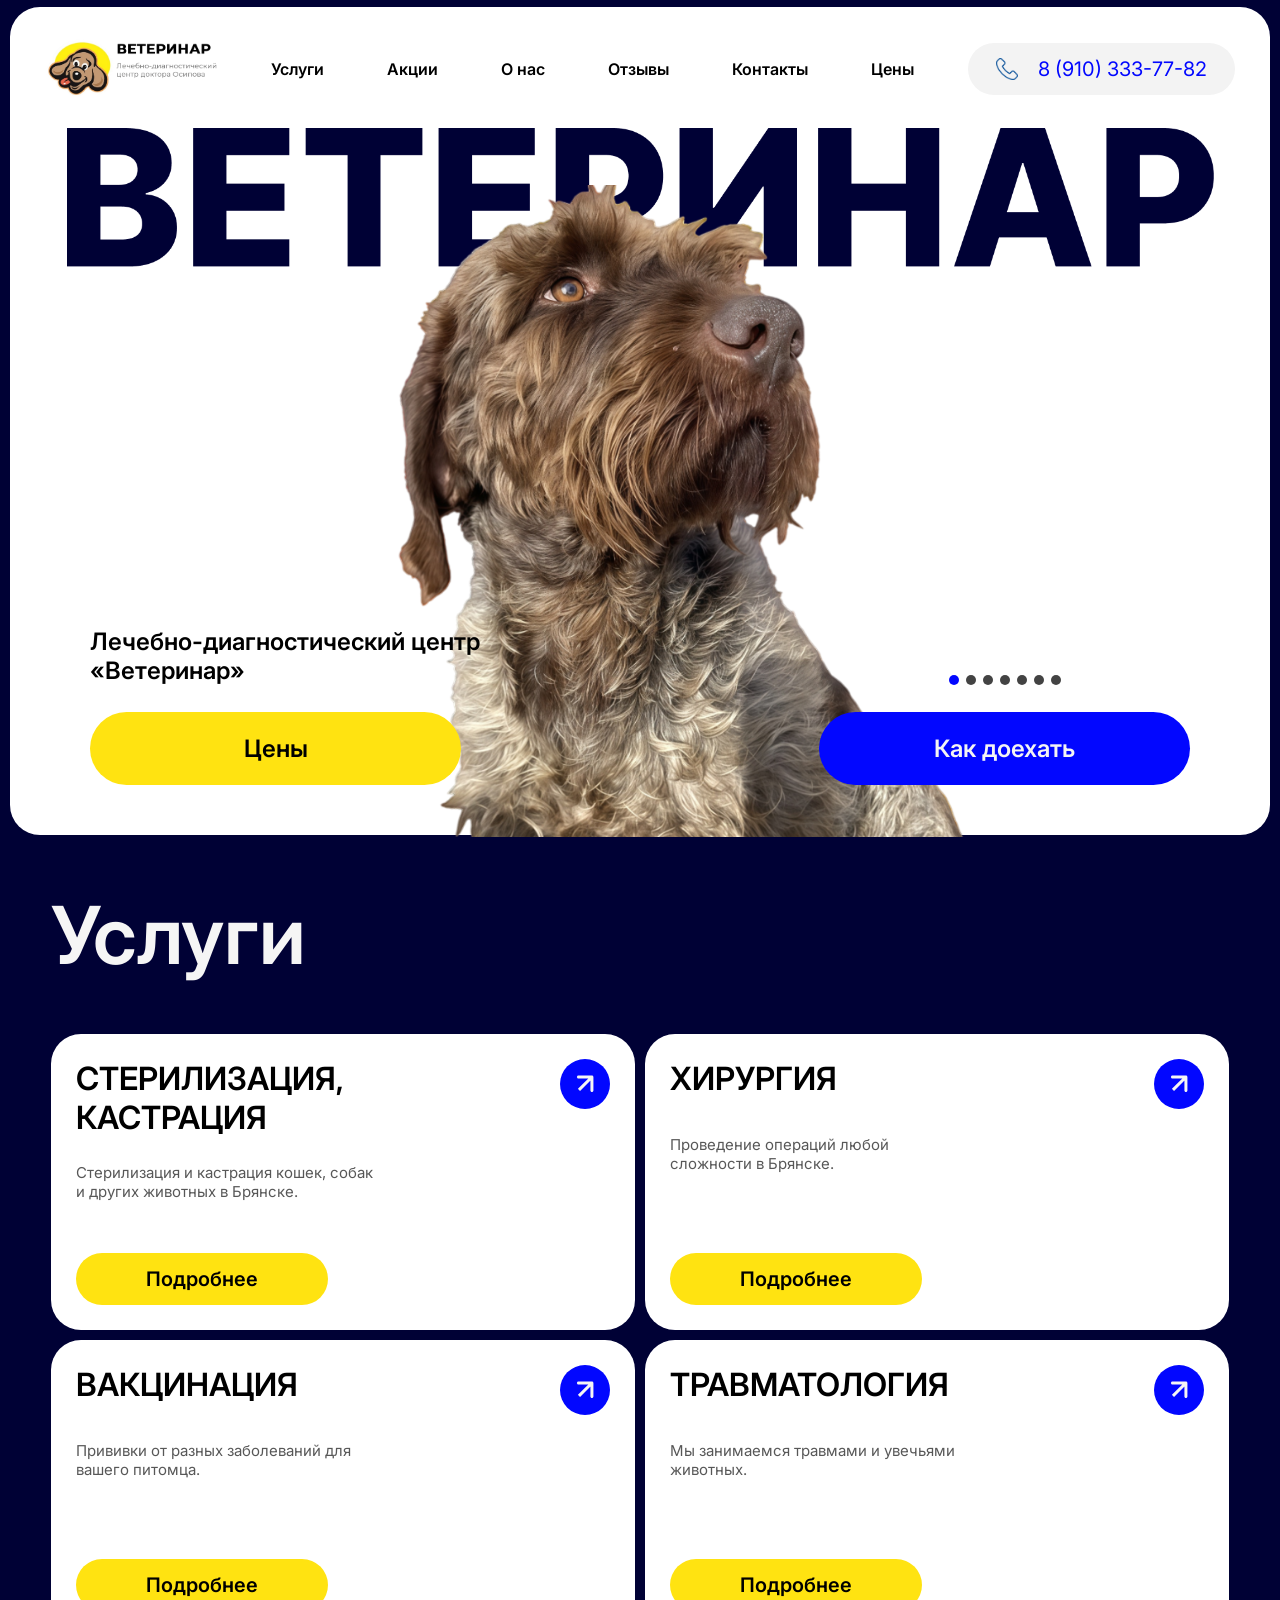
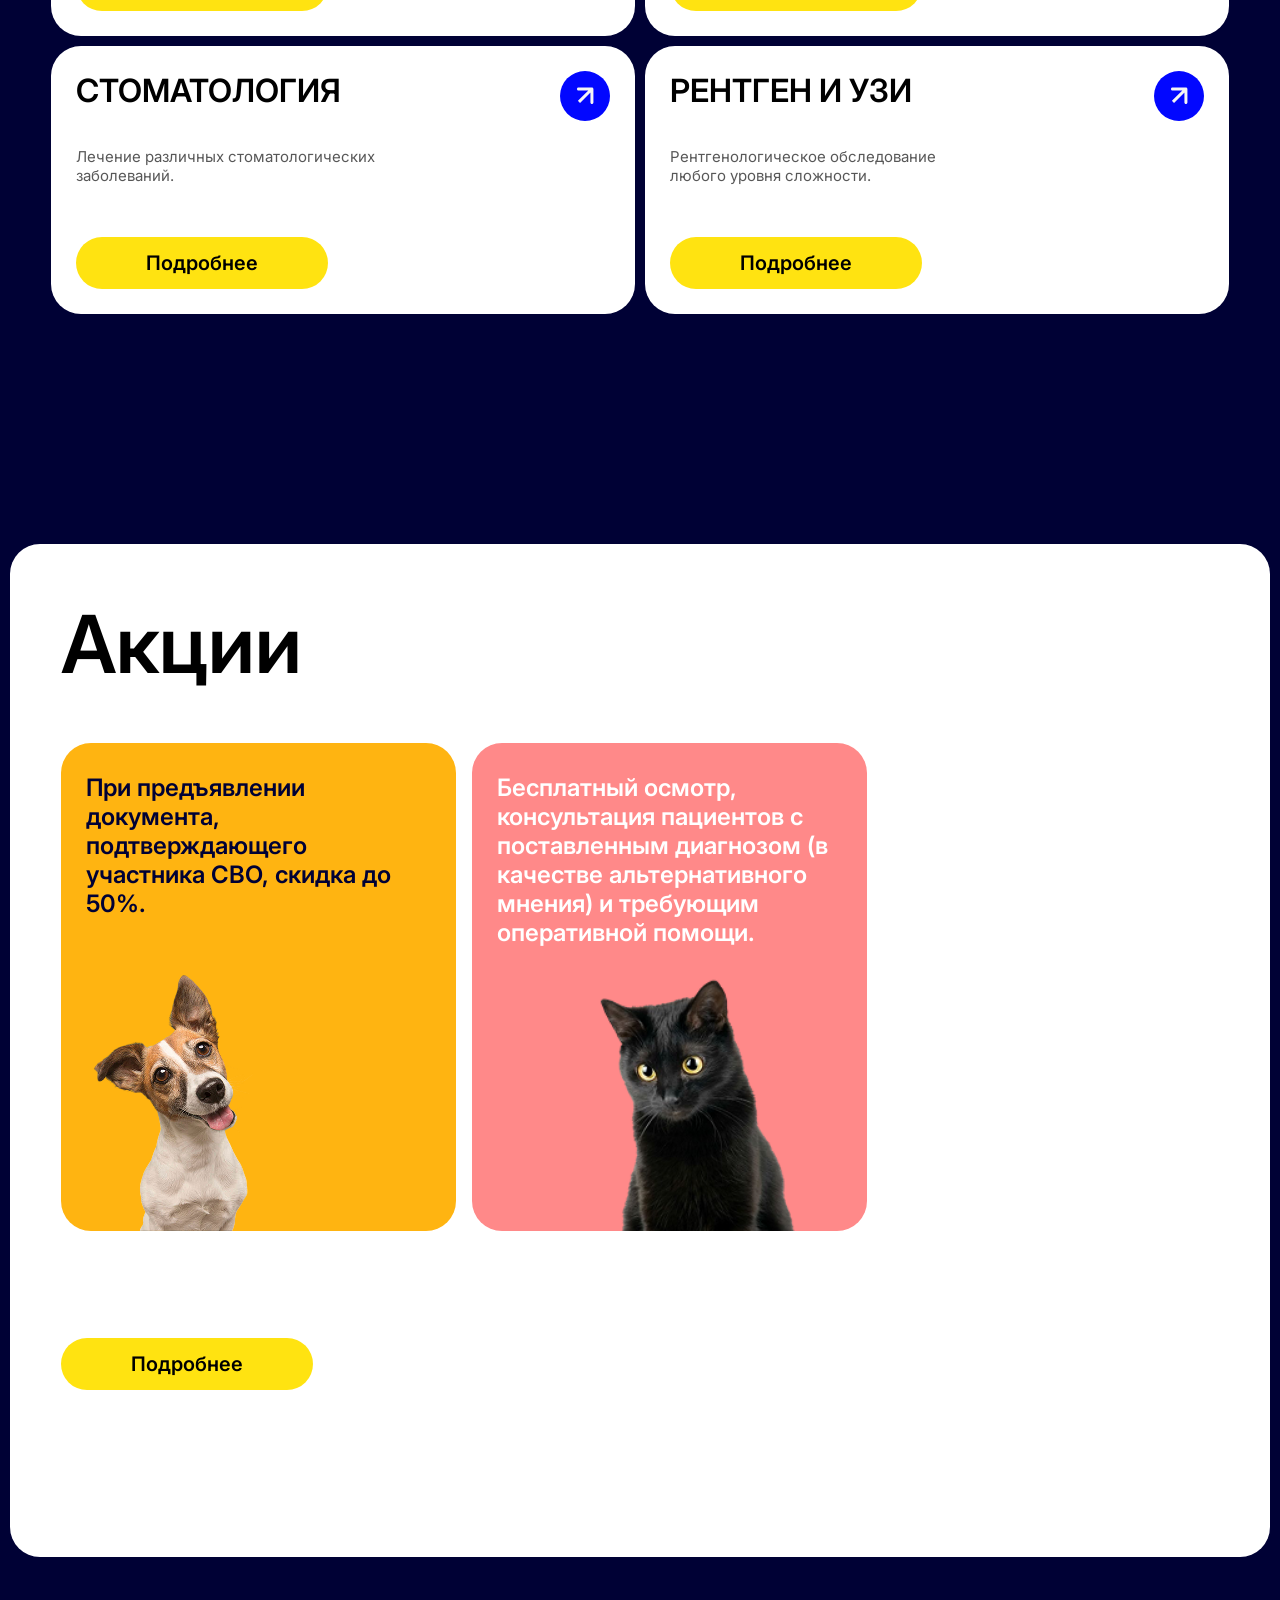
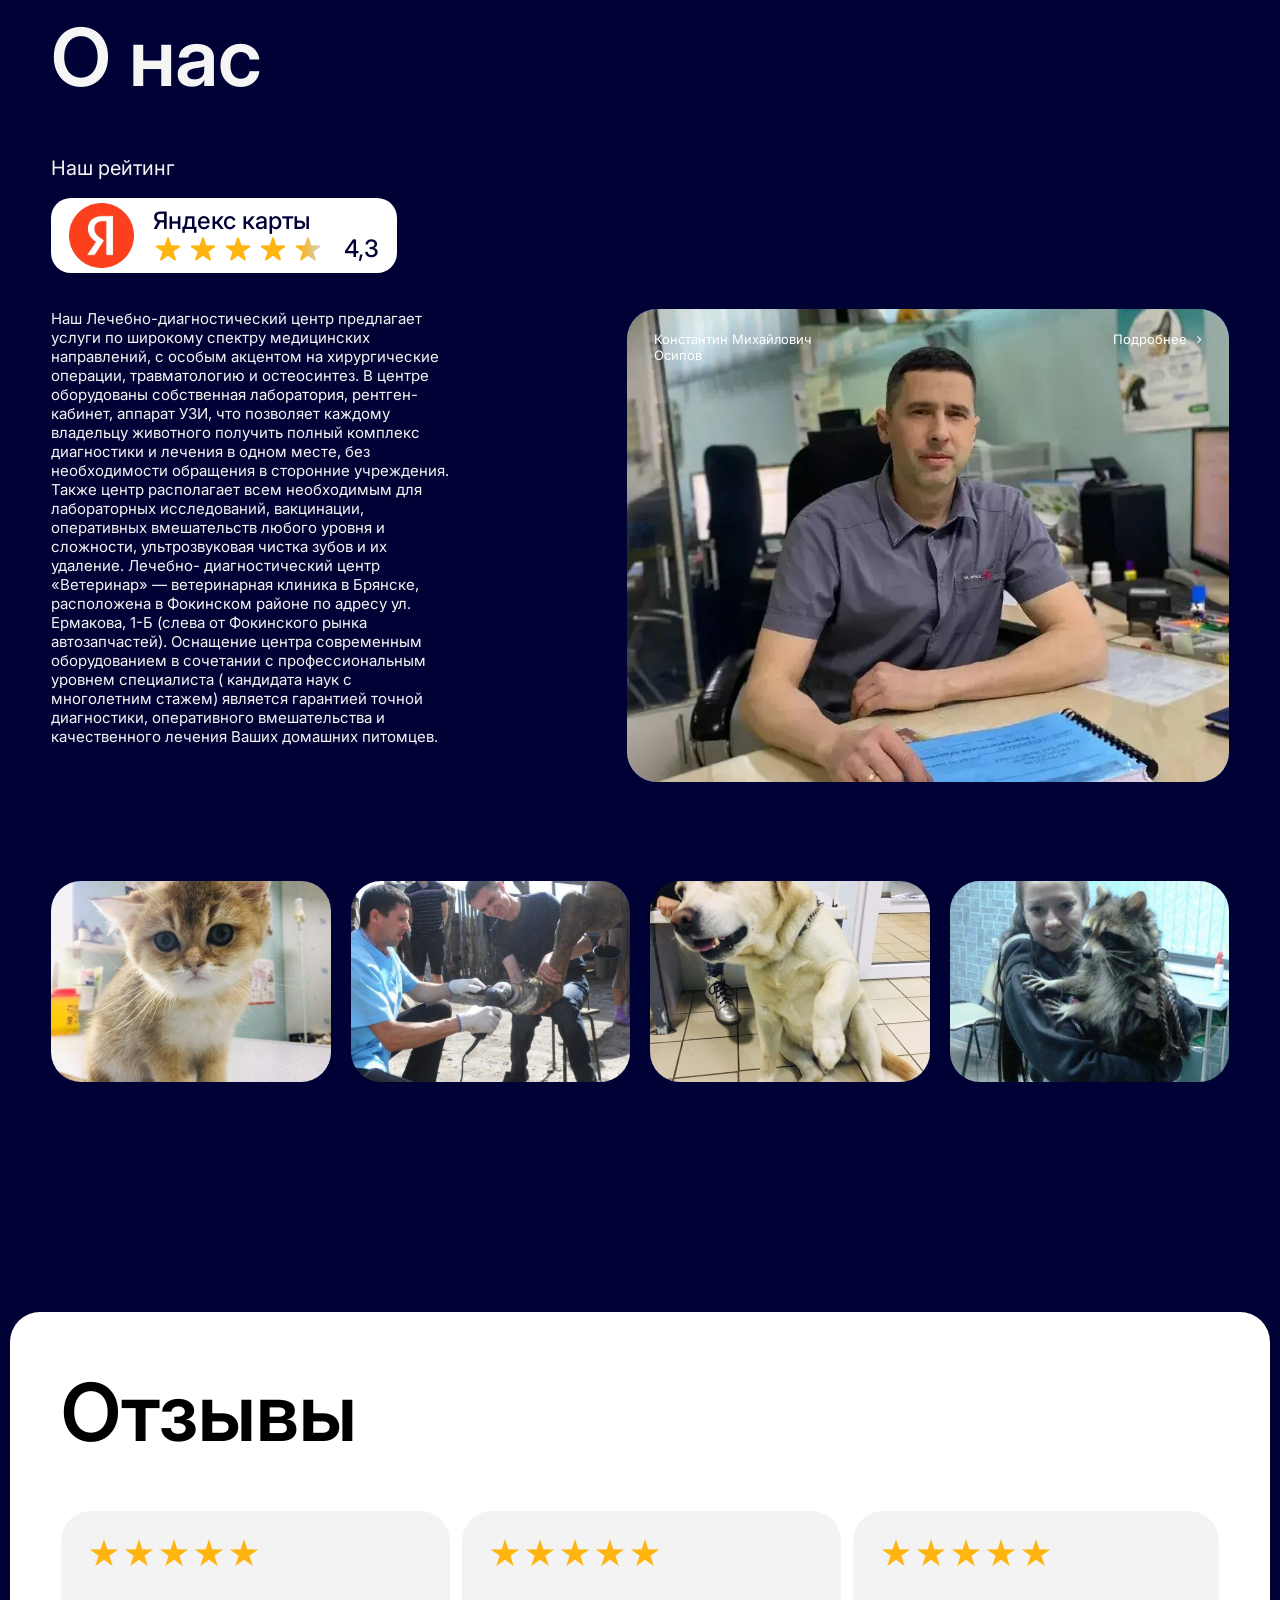
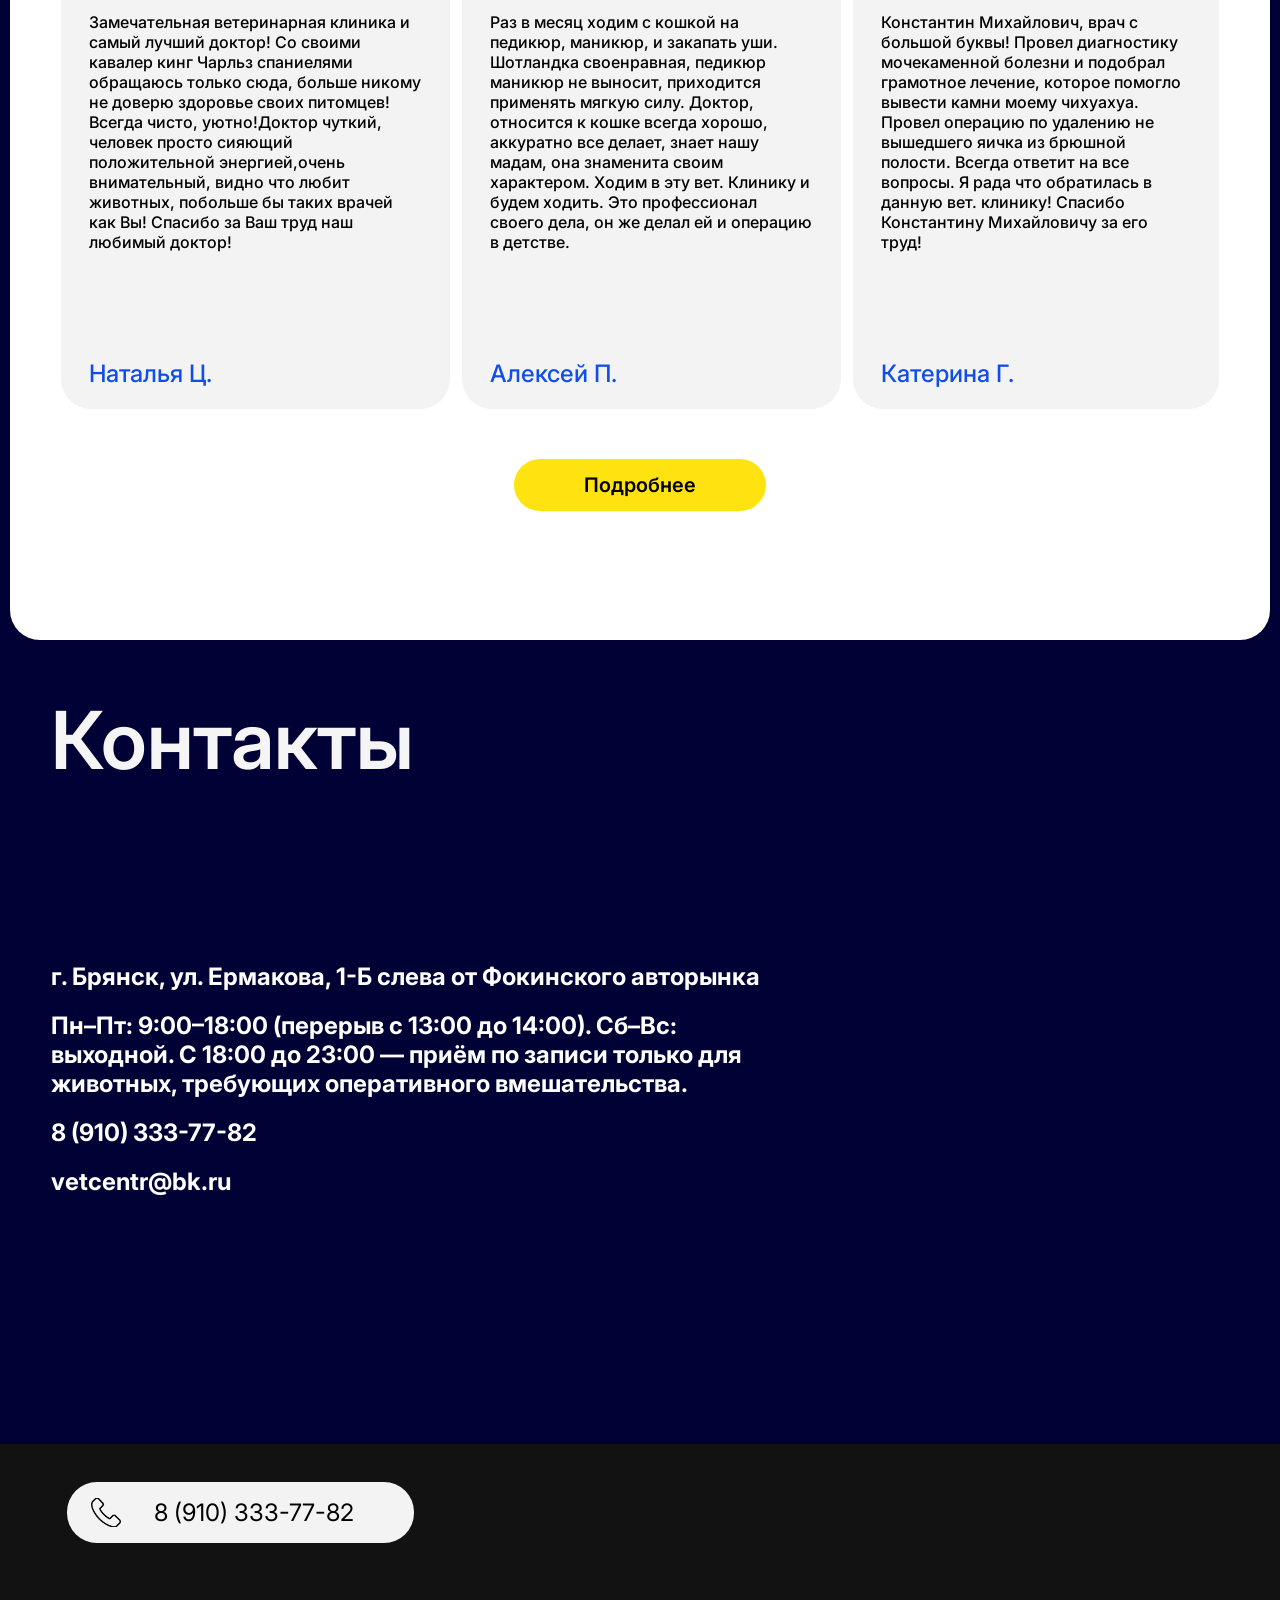
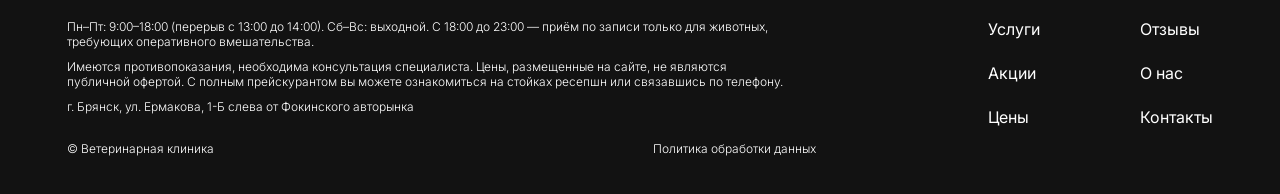
==== commit 5d2890ea: "Update index.html" ====
--- a/index.html
+++ b/index.html
@@ -354,7 +354,7 @@
                 class="stock__img"
                 src="images/stock-img-1.png"
                 alt="Акция"
-                title="При предъявлении документа, подтверждающего участие в СВО, предоставляется скидка 50%."
+                title="При предъявлении документа, подтверждающего участника СВО, скидка до 50%."
               />
             </a>
             <a href="services.html" class="stock stock--pink">
@@ -595,7 +595,9 @@
           <div class="contacts__text">
             <p>г. Брянск, ул. Ермакова, 1-Б слева от Фокинского авторынка</p>
             <p>
-              Пн-Пт 9:00–18:00 | ПЕРЕРЫВ c 13-00 до 14-00 час. Сб-Вскр ВЫХОДНОЙ
+              Пн–Пт: 9:00–18:00 (перерыв с 13:00 до 14:00).  
+Сб–Вс: выходной.  
+С 18:00 до 23:00 — приём по записи только для животных, требующих оперативного вмешательства.
             </p>
             <a href="tel:8 (910) 333-77-82">8 (910) 333-77-82 </a>
             <a href="mailto:vetcentr@bk.ru">vetcentr@bk.ru</a>
@@ -645,7 +647,9 @@
       <div class="footer__wrapper">
         <div class="footer__text">
           <p>
-            Пн-Пт 9:00–18:00 | ПЕРЕРЫВ c 13-00 до 14-00 час. Сб-Вскр ВЫХОДНОЙ
+            Пн–Пт: 9:00–18:00 (перерыв с 13:00 до 14:00).  
+Сб–Вс: выходной.  
+С 18:00 до 23:00 — приём по записи только для животных, требующих оперативного вмешательства.
           </p>
           <p>
             Имеются противопоказания, необходима консультация специалиста. Цены,
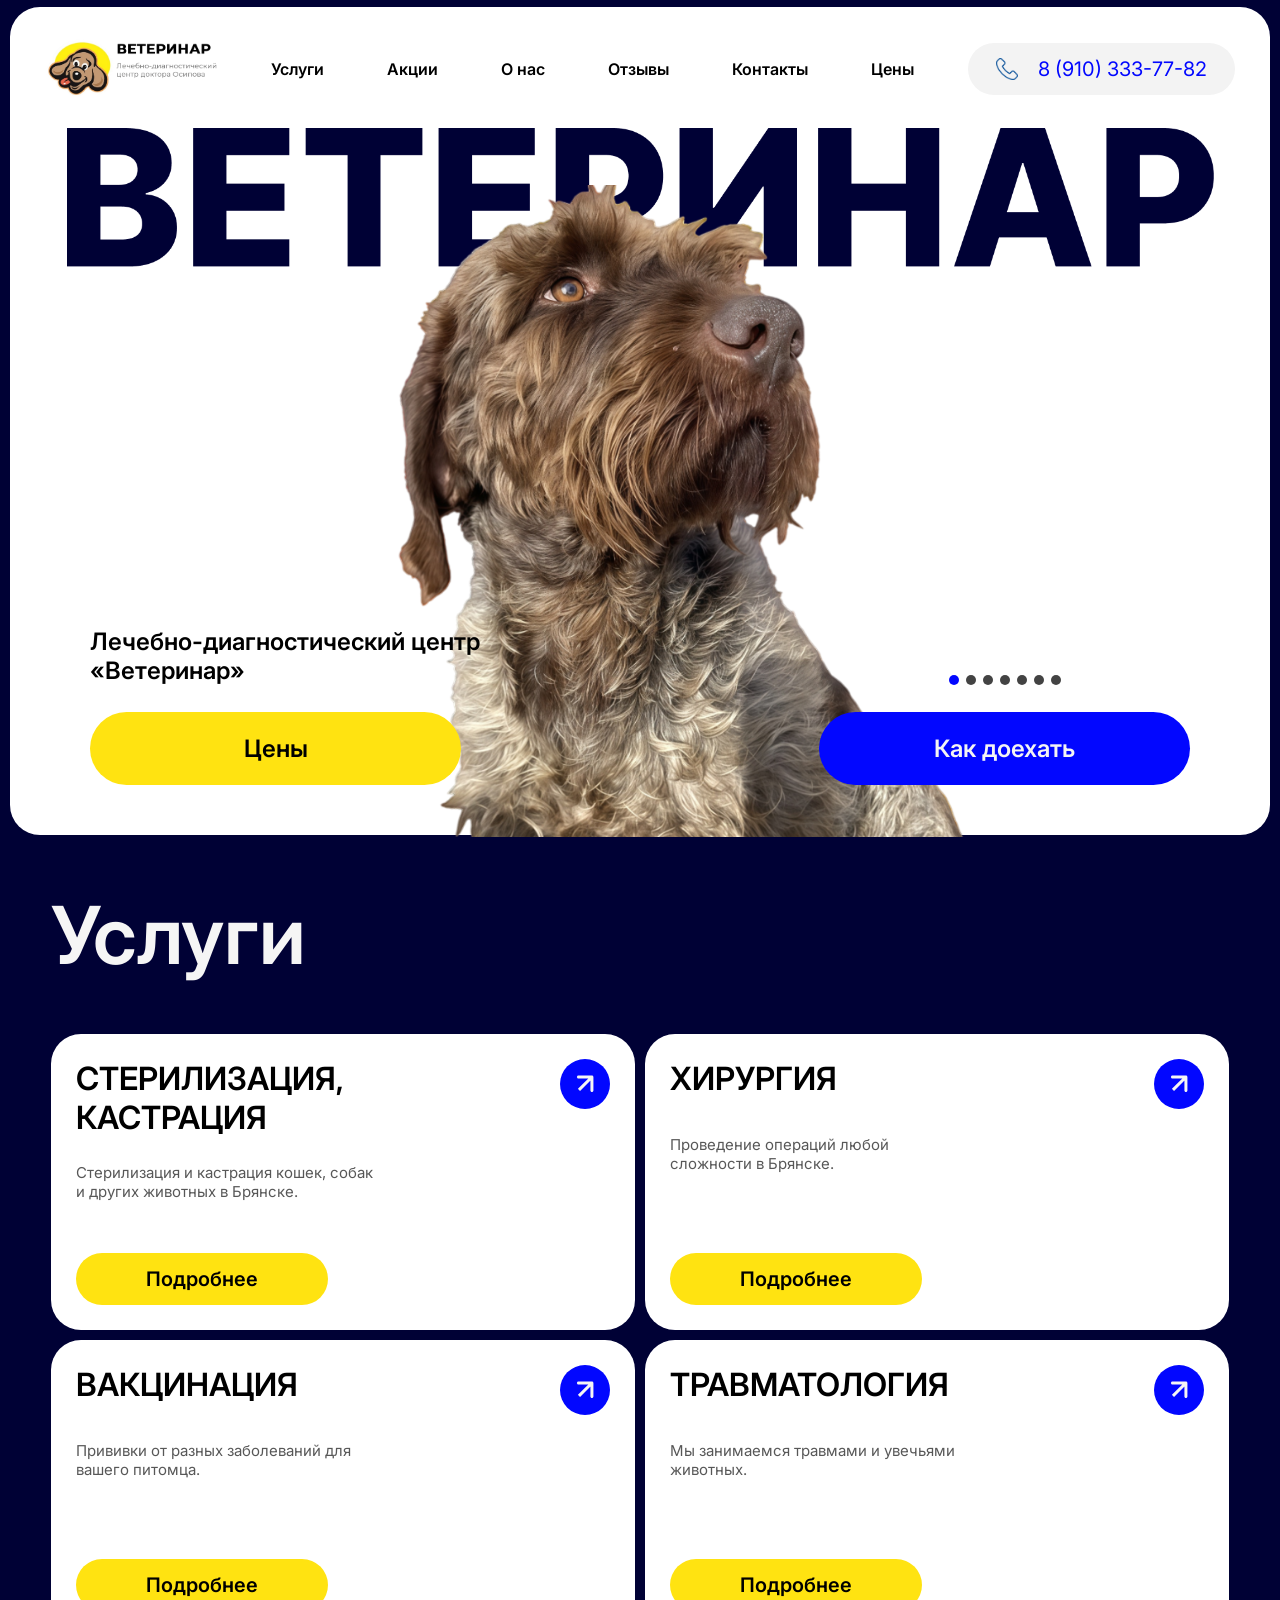
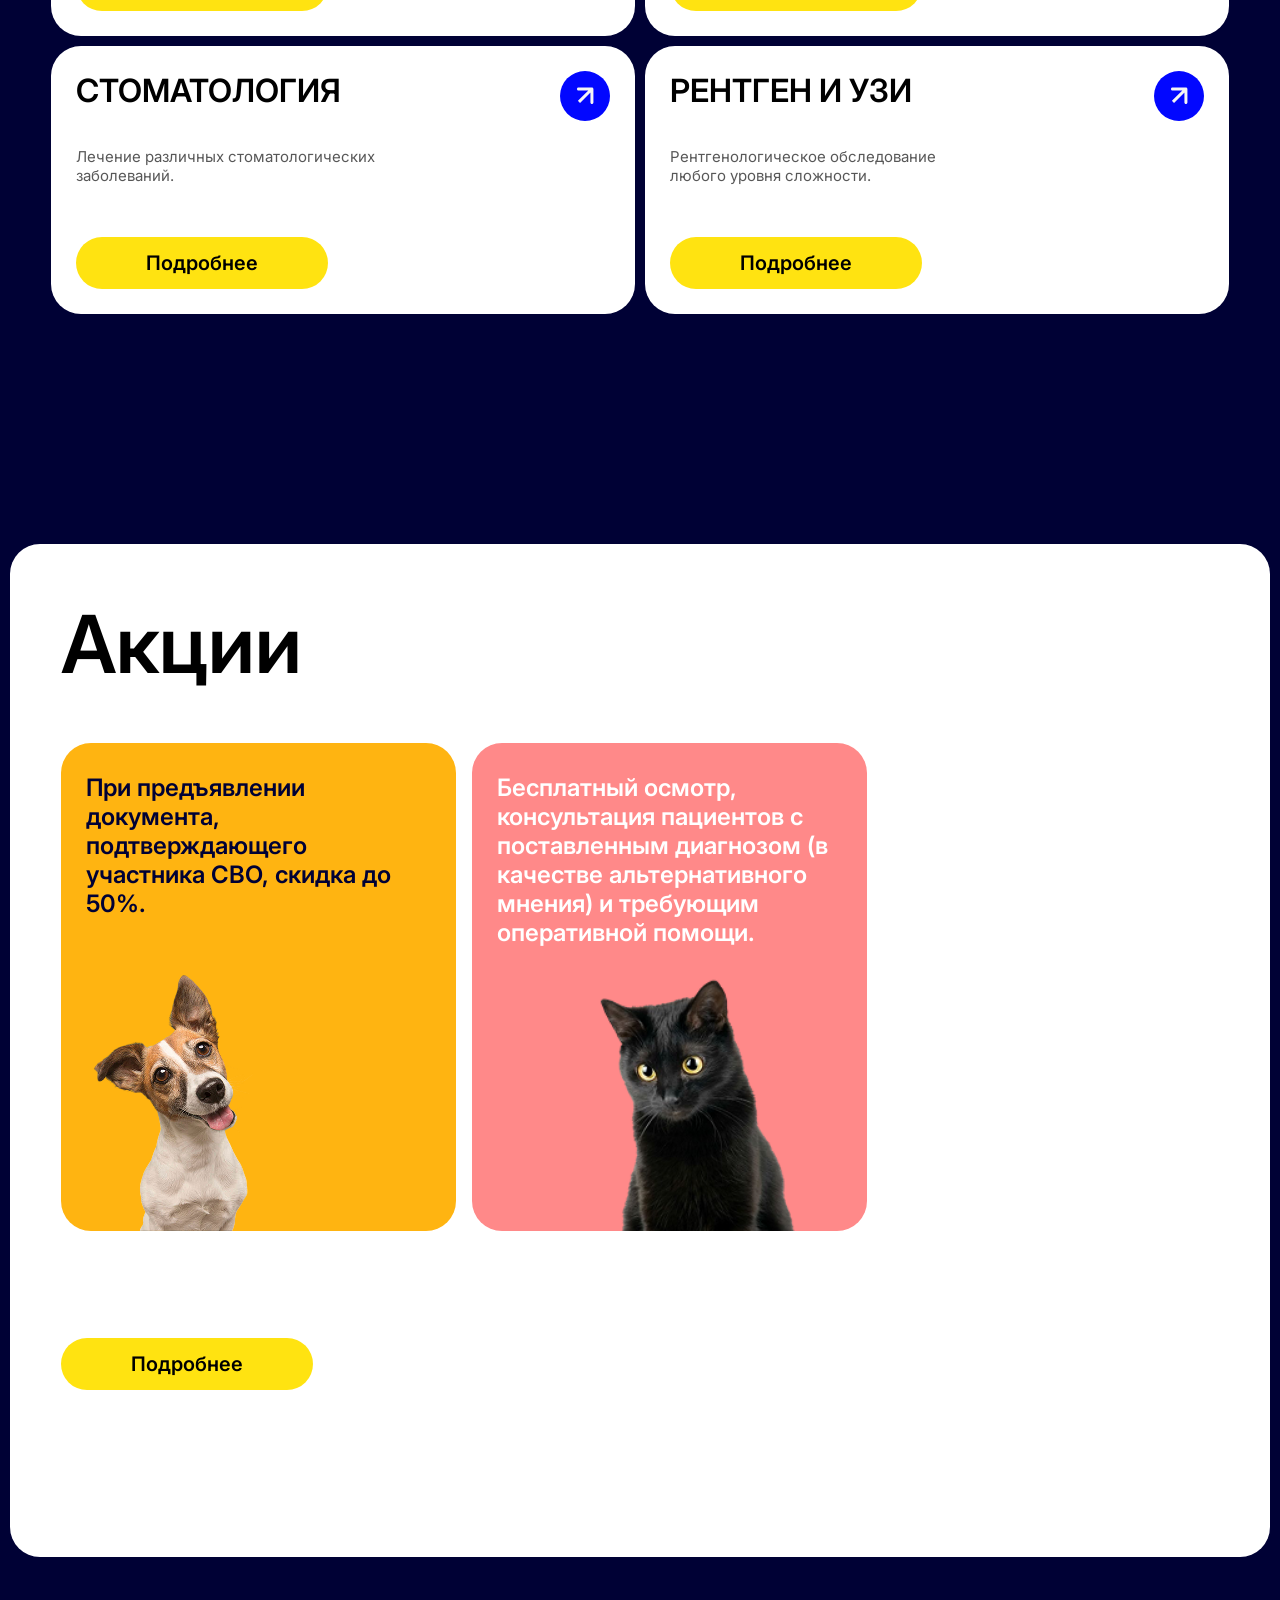
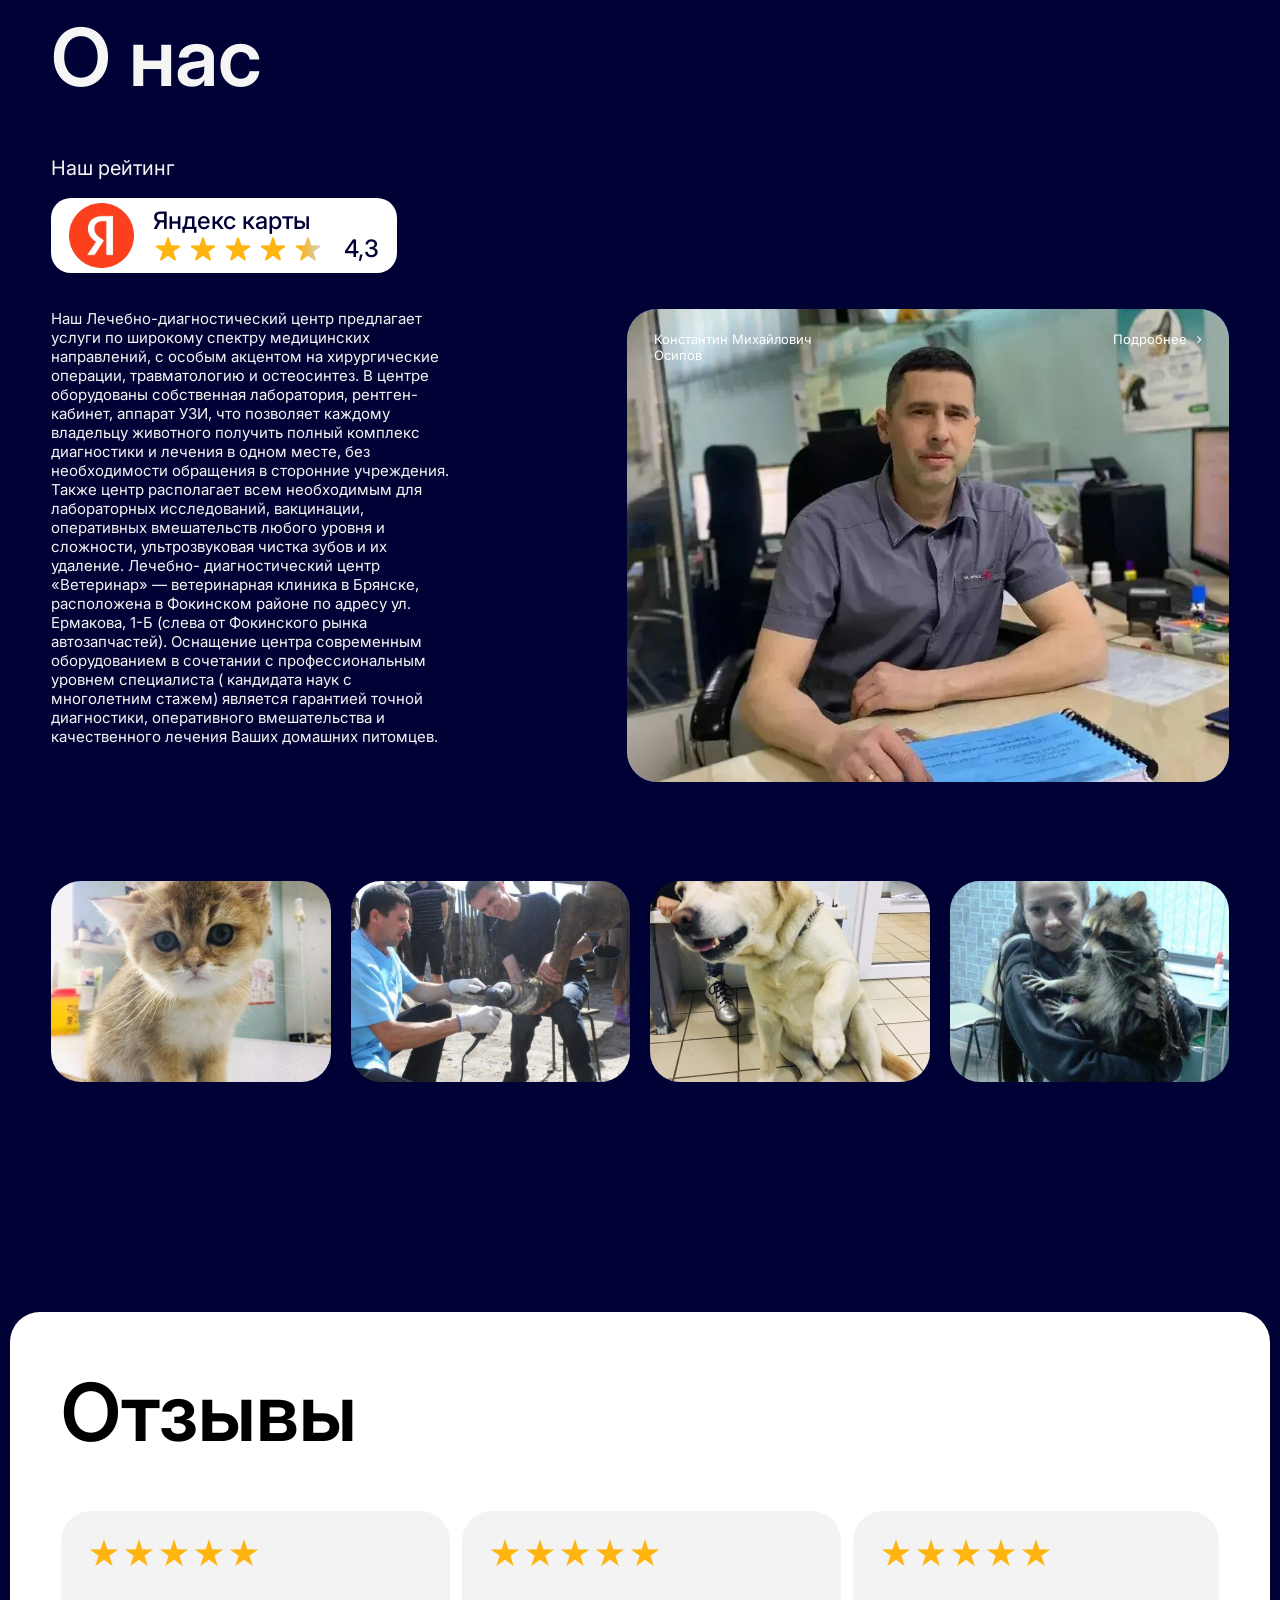
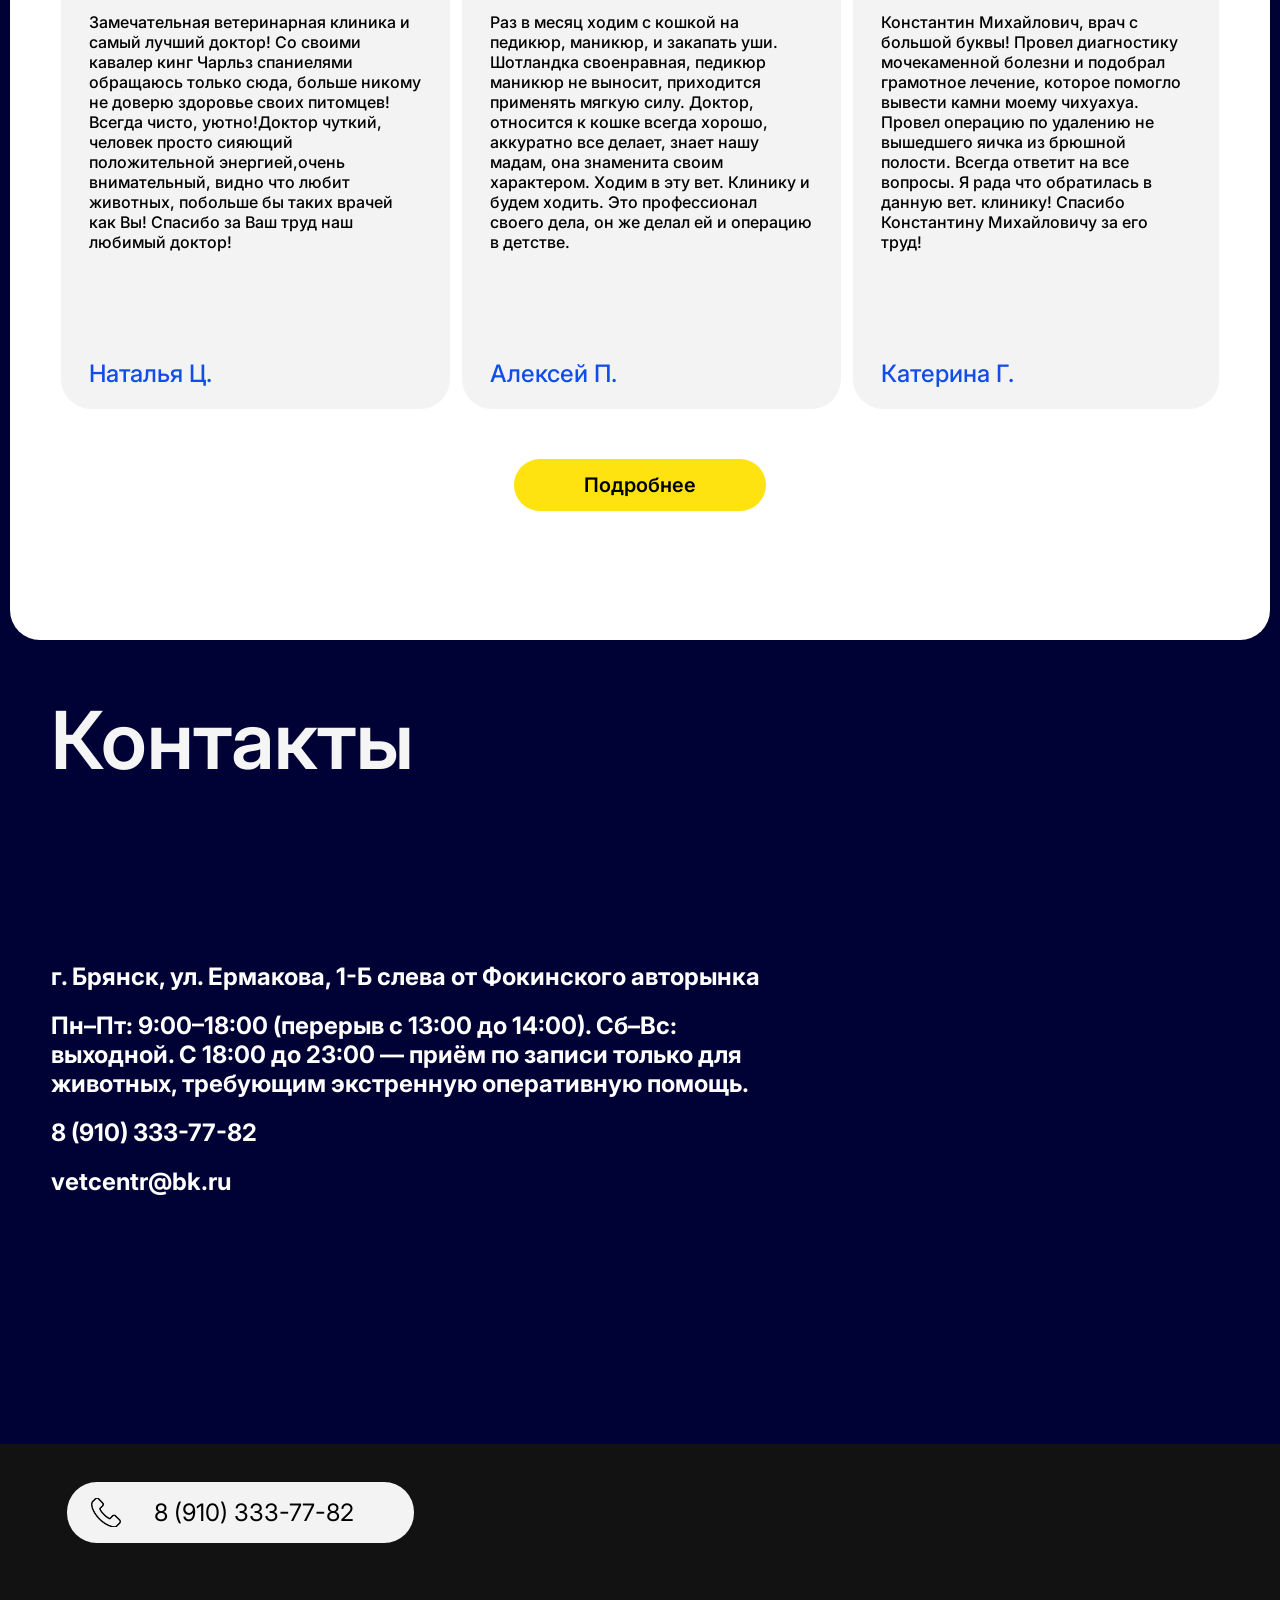
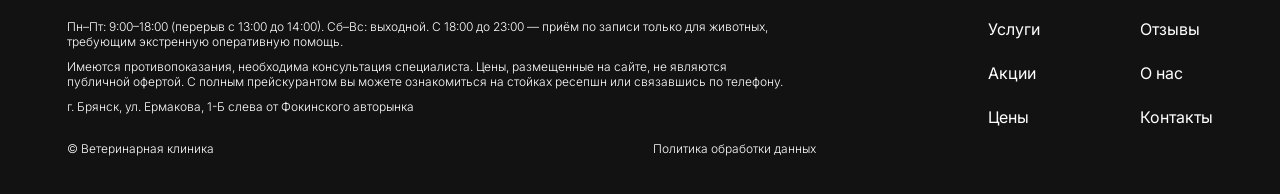
==== commit 4e191582: "Update index.html" ====
--- a/index.html
+++ b/index.html
@@ -595,9 +595,9 @@
           <div class="contacts__text">
             <p>г. Брянск, ул. Ермакова, 1-Б слева от Фокинского авторынка</p>
             <p>
-              Пн–Пт: 9:00–18:00 (перерыв с 13:00 до 14:00).  
+                          Пн–Пт: 9:00–18:00 (перерыв с 13:00 до 14:00).  
 Сб–Вс: выходной.  
-С 18:00 до 23:00 — приём по записи только для животных, требующих оперативного вмешательства.
+С 18:00 до 23:00 — приём по записи только для животных, требующим экстренную оперативную помощь.
             </p>
             <a href="tel:8 (910) 333-77-82">8 (910) 333-77-82 </a>
             <a href="mailto:vetcentr@bk.ru">vetcentr@bk.ru</a>
@@ -649,7 +649,7 @@
           <p>
             Пн–Пт: 9:00–18:00 (перерыв с 13:00 до 14:00).  
 Сб–Вс: выходной.  
-С 18:00 до 23:00 — приём по записи только для животных, требующих оперативного вмешательства.
+С 18:00 до 23:00 — приём по записи только для животных, требующим экстренную оперативную помощь.
           </p>
           <p>
             Имеются противопоказания, необходима консультация специалиста. Цены,
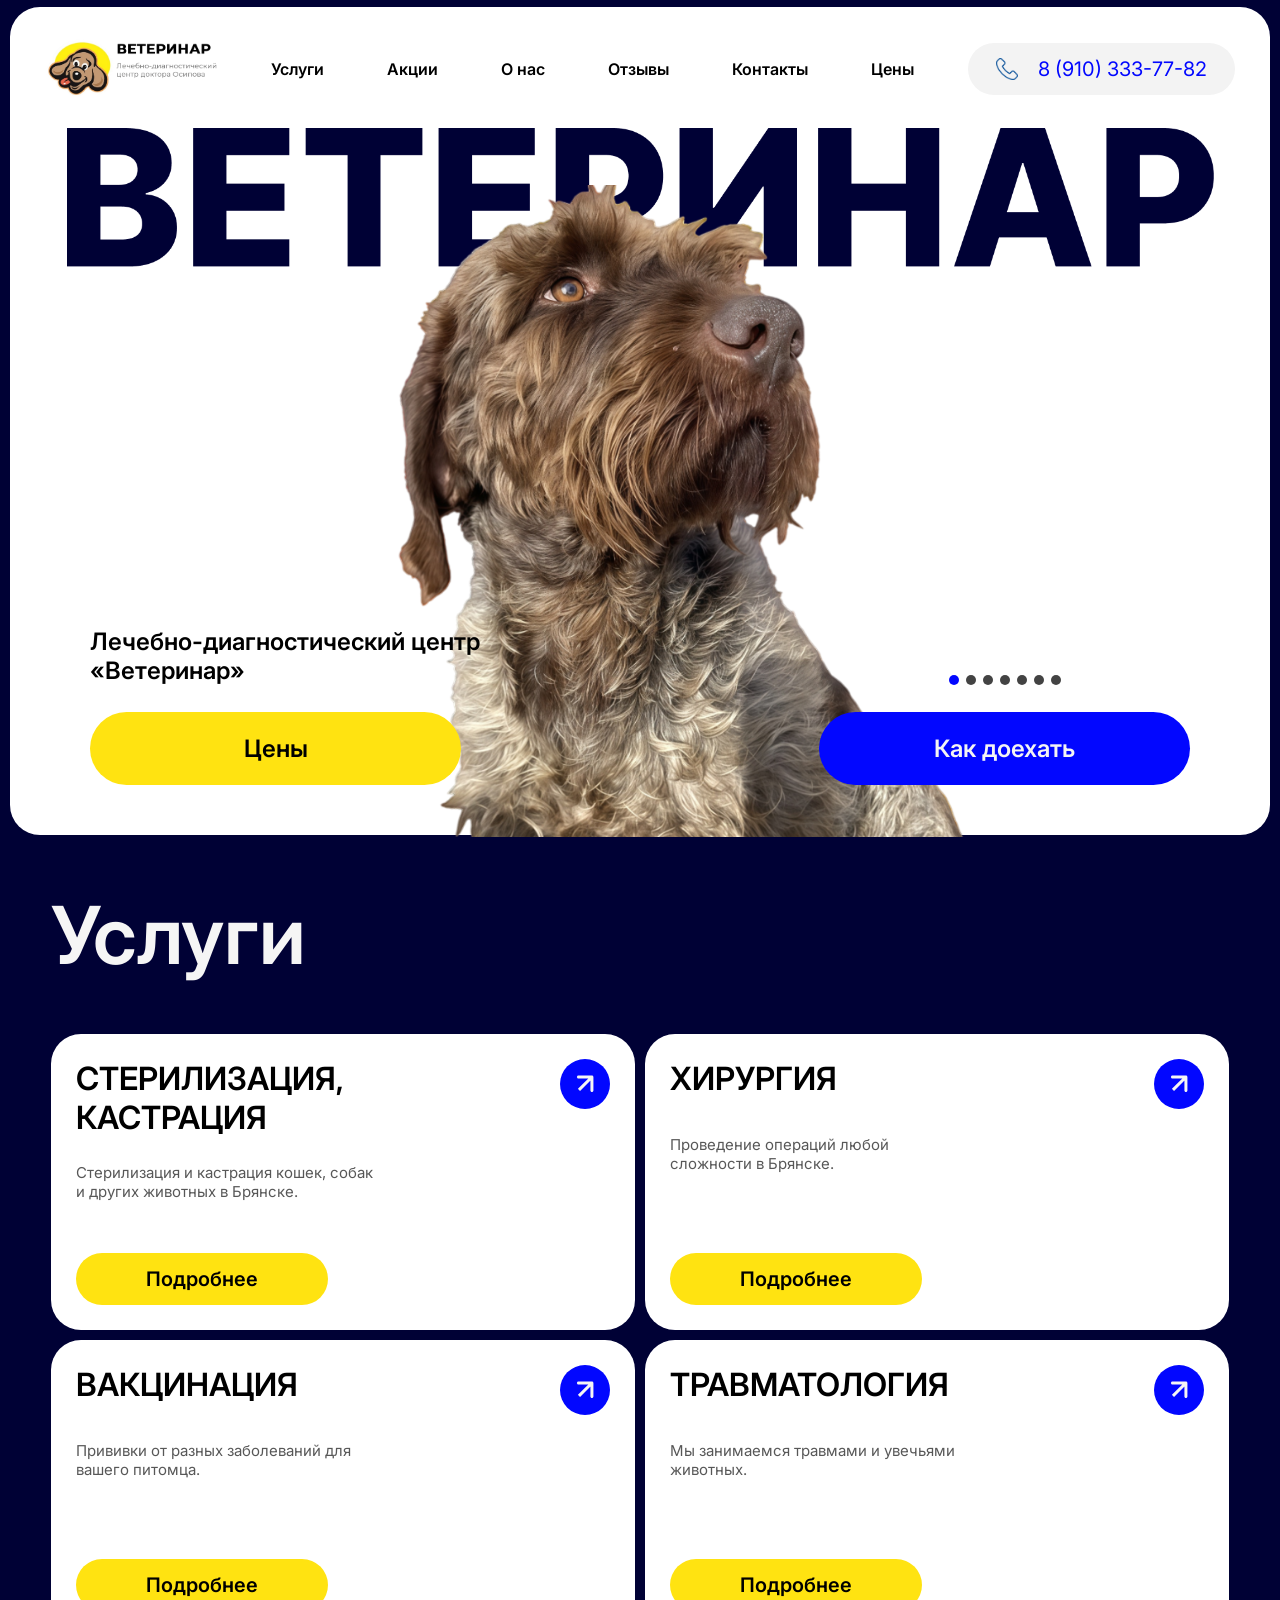
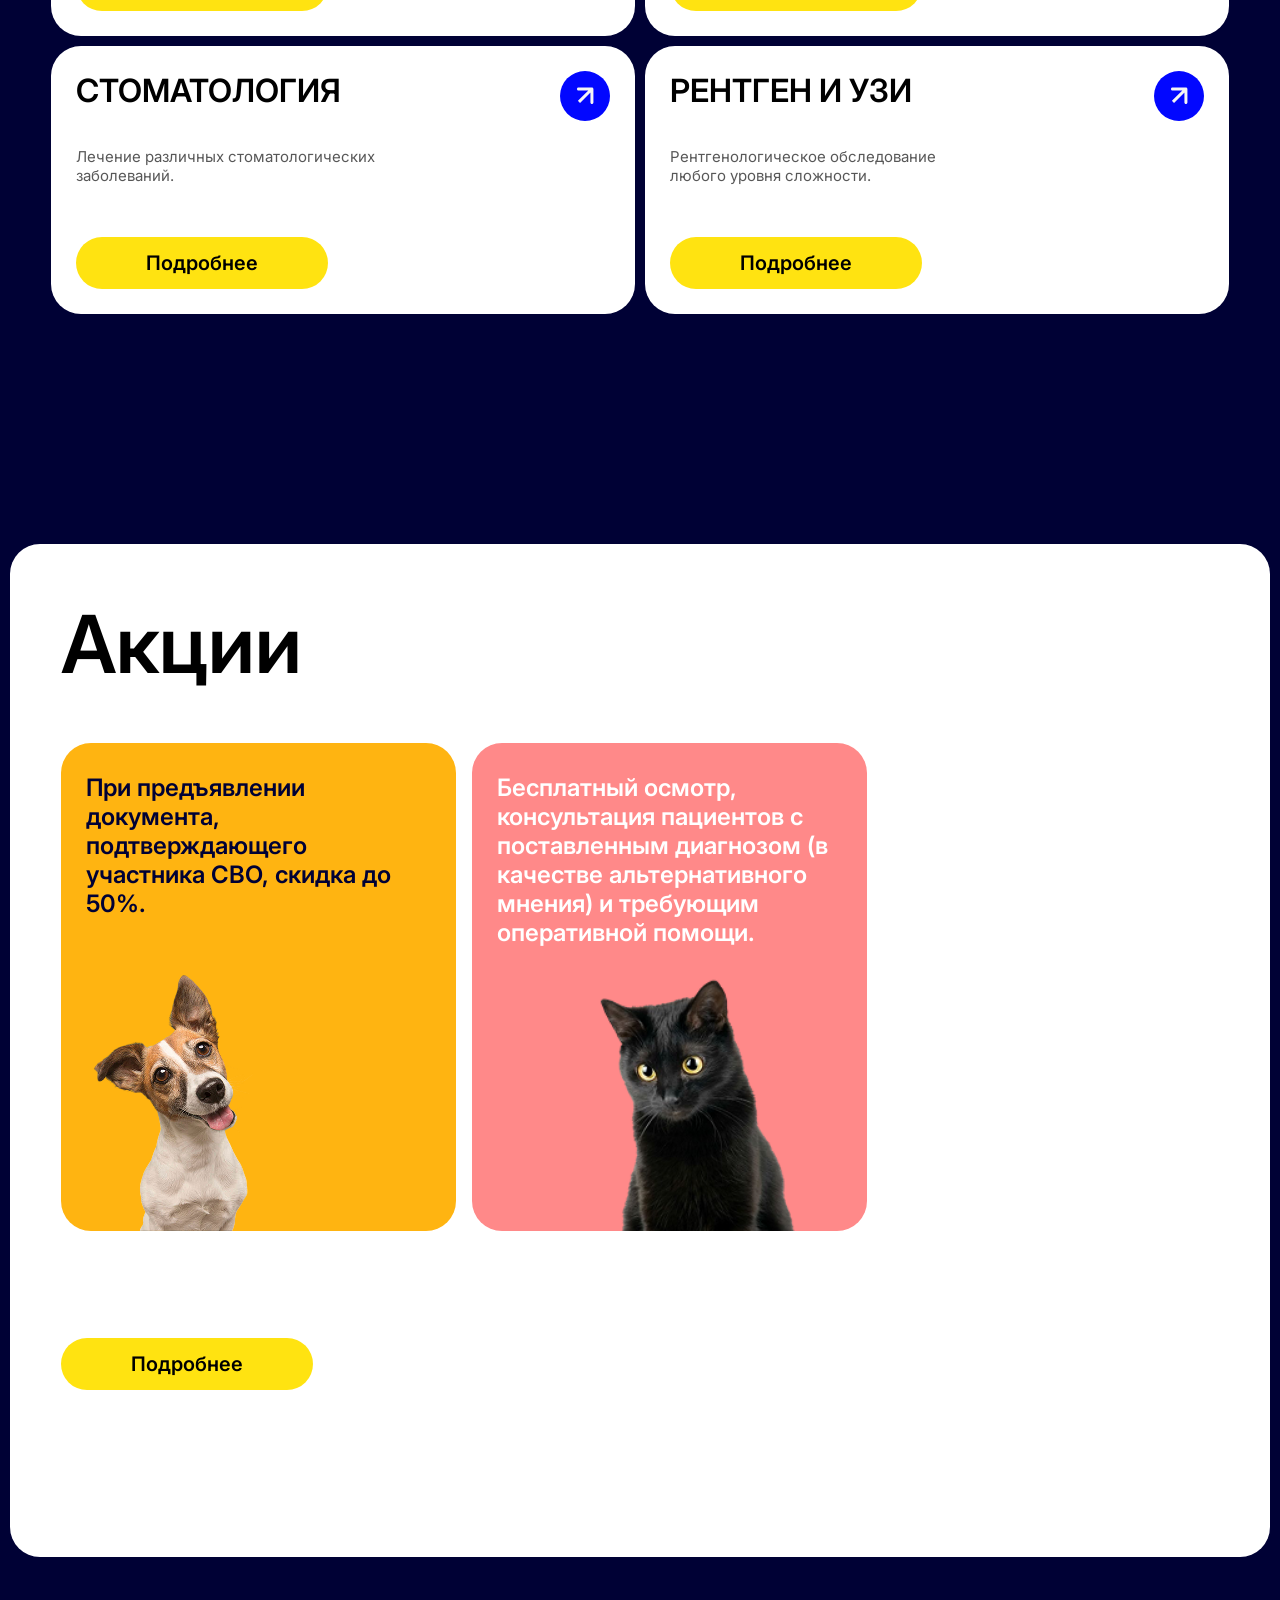
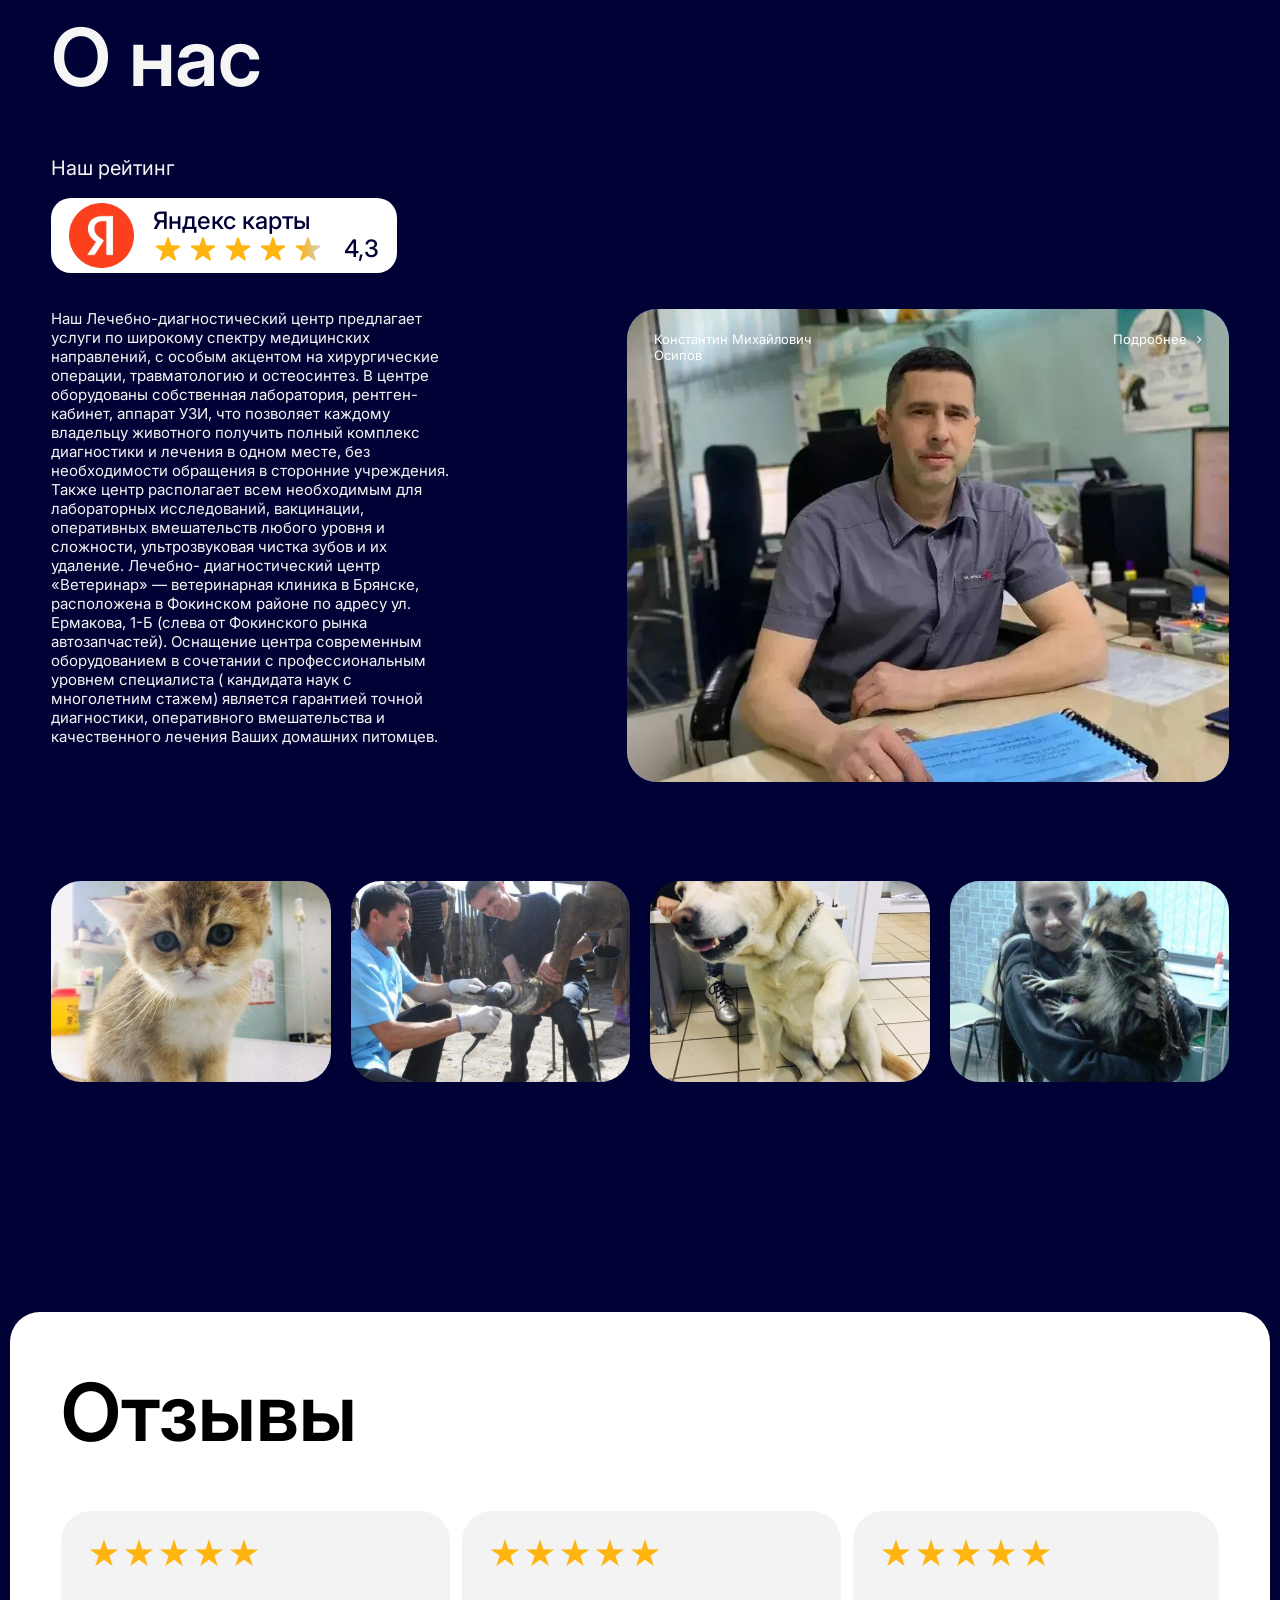
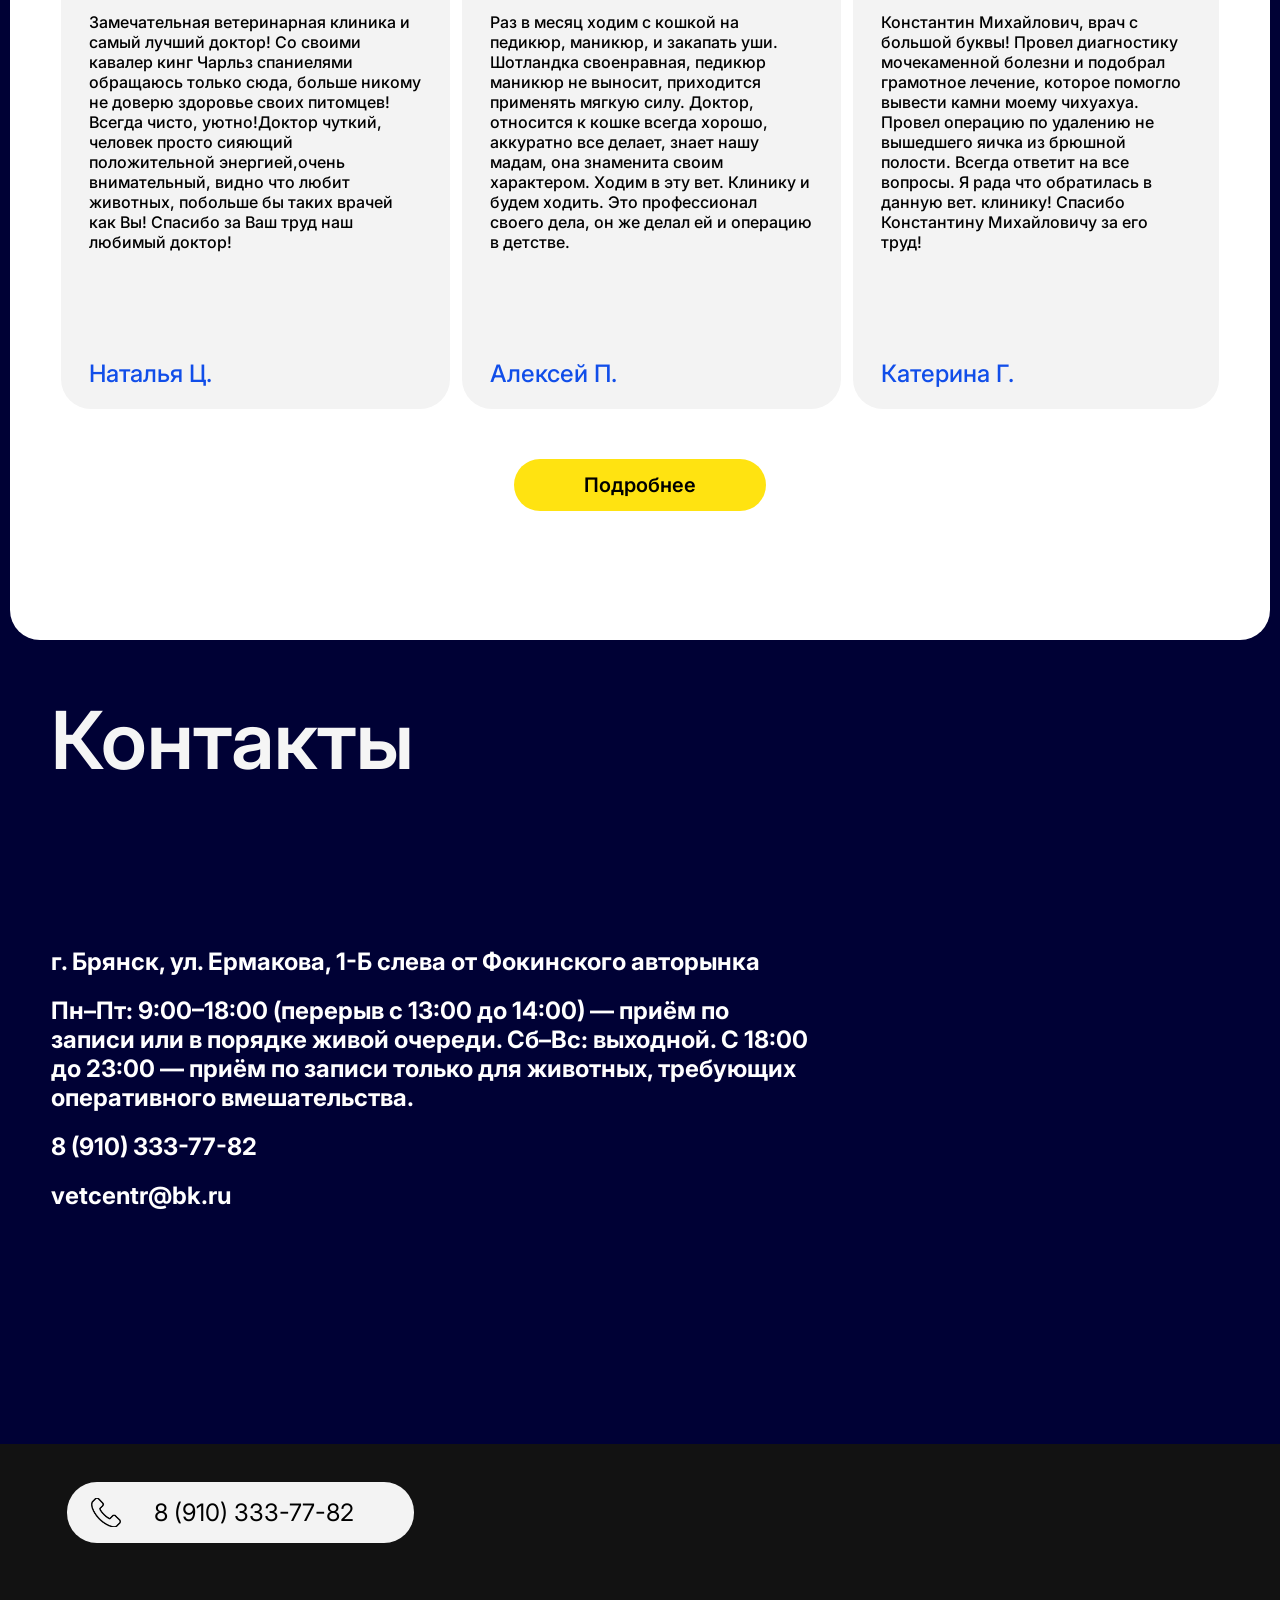
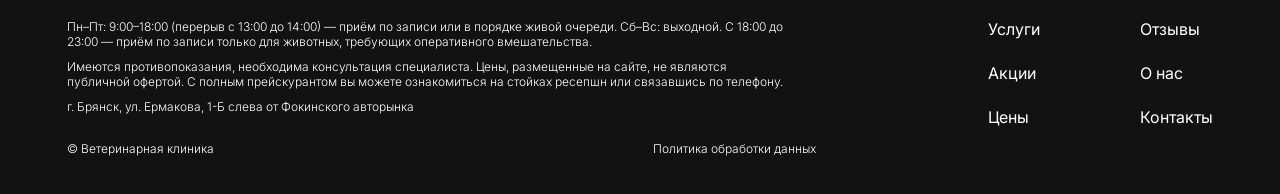
==== commit 82a6ce90: "Update index.html" ====
--- a/index.html
+++ b/index.html
@@ -595,9 +595,9 @@
           <div class="contacts__text">
             <p>г. Брянск, ул. Ермакова, 1-Б слева от Фокинского авторынка</p>
             <p>
-                          Пн–Пт: 9:00–18:00 (перерыв с 13:00 до 14:00).  
+Пн–Пт: 9:00–18:00 (перерыв с 13:00 до 14:00) — приём по записи или в порядке живой очереди.  
 Сб–Вс: выходной.  
-С 18:00 до 23:00 — приём по записи только для животных, требующим экстренную оперативную помощь.
+С 18:00 до 23:00 — приём по записи только для животных, требующих оперативного вмешательства.
             </p>
             <a href="tel:8 (910) 333-77-82">8 (910) 333-77-82 </a>
             <a href="mailto:vetcentr@bk.ru">vetcentr@bk.ru</a>
@@ -647,9 +647,9 @@
       <div class="footer__wrapper">
         <div class="footer__text">
           <p>
-            Пн–Пт: 9:00–18:00 (перерыв с 13:00 до 14:00).  
+Пн–Пт: 9:00–18:00 (перерыв с 13:00 до 14:00) — приём по записи или в порядке живой очереди.  
 Сб–Вс: выходной.  
-С 18:00 до 23:00 — приём по записи только для животных, требующим экстренную оперативную помощь.
+С 18:00 до 23:00 — приём по записи только для животных, требующих оперативного вмешательства.
           </p>
           <p>
             Имеются противопоказания, необходима консультация специалиста. Цены,
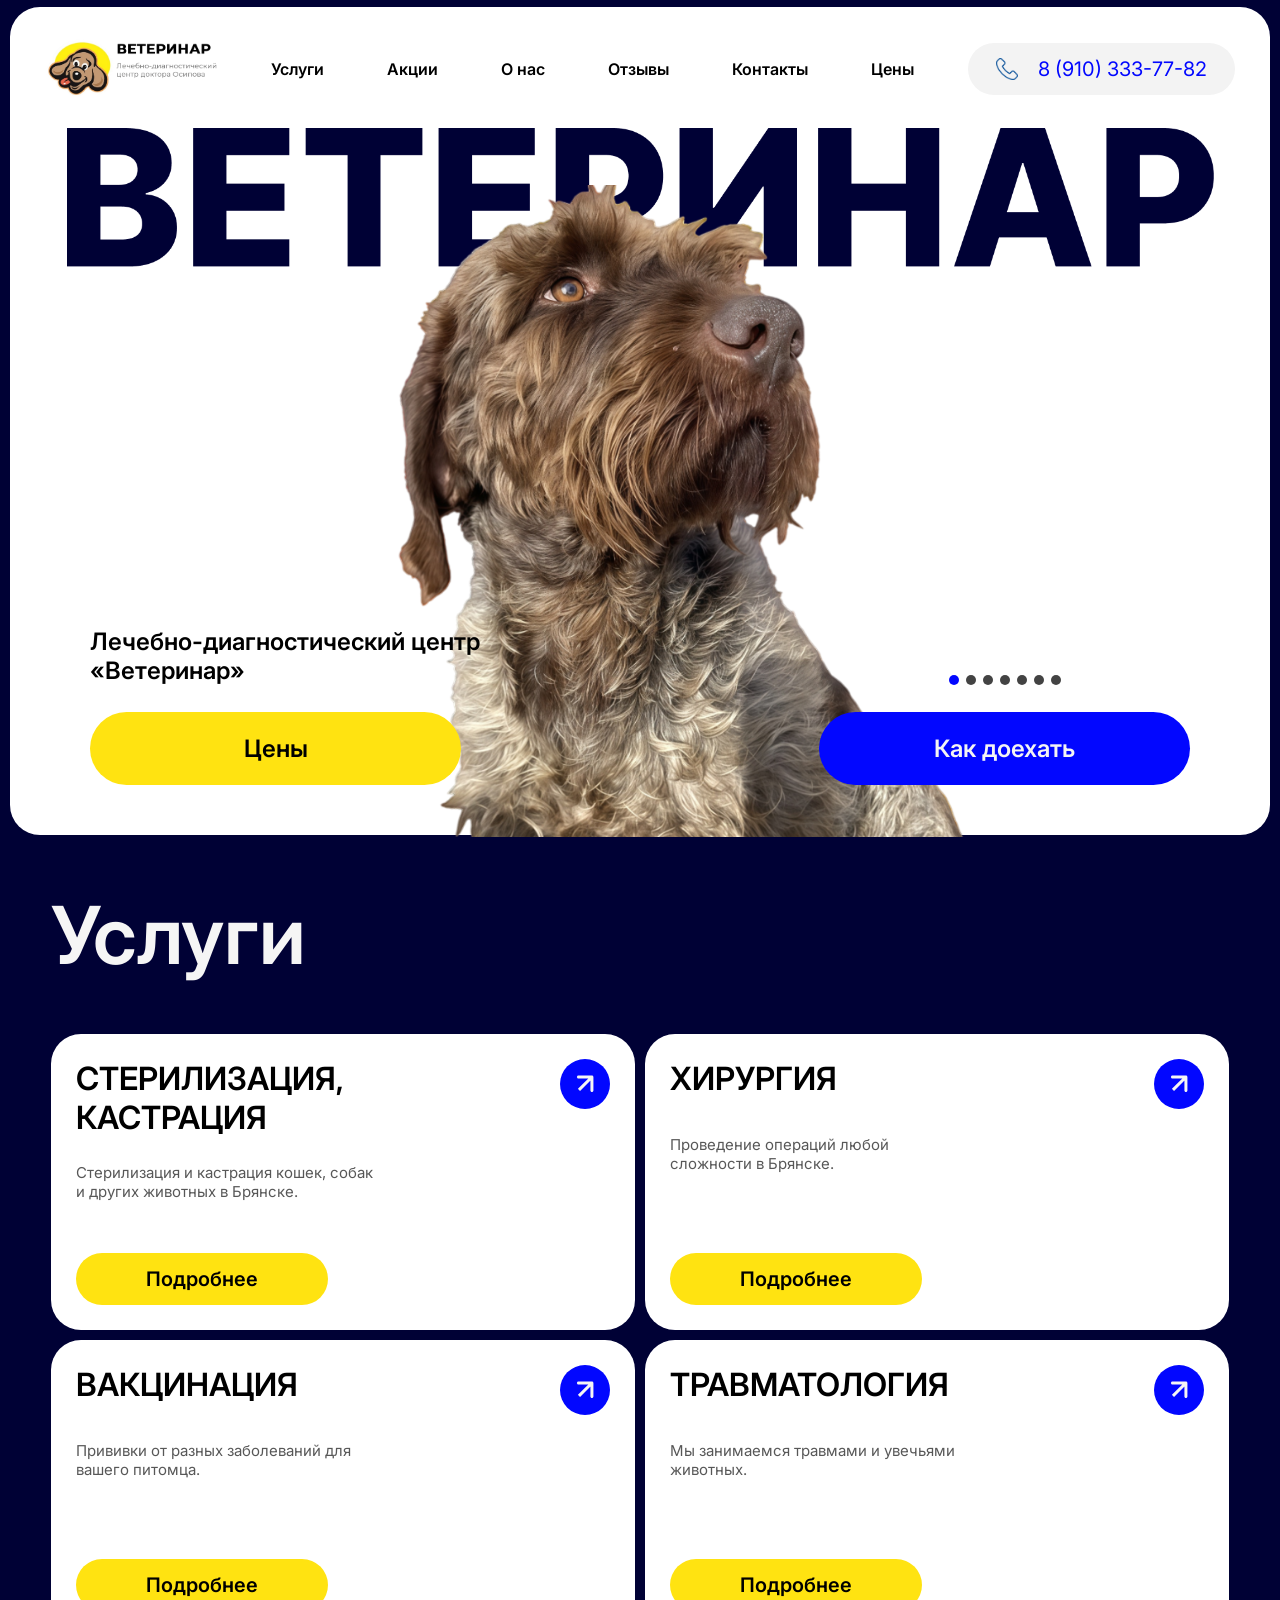
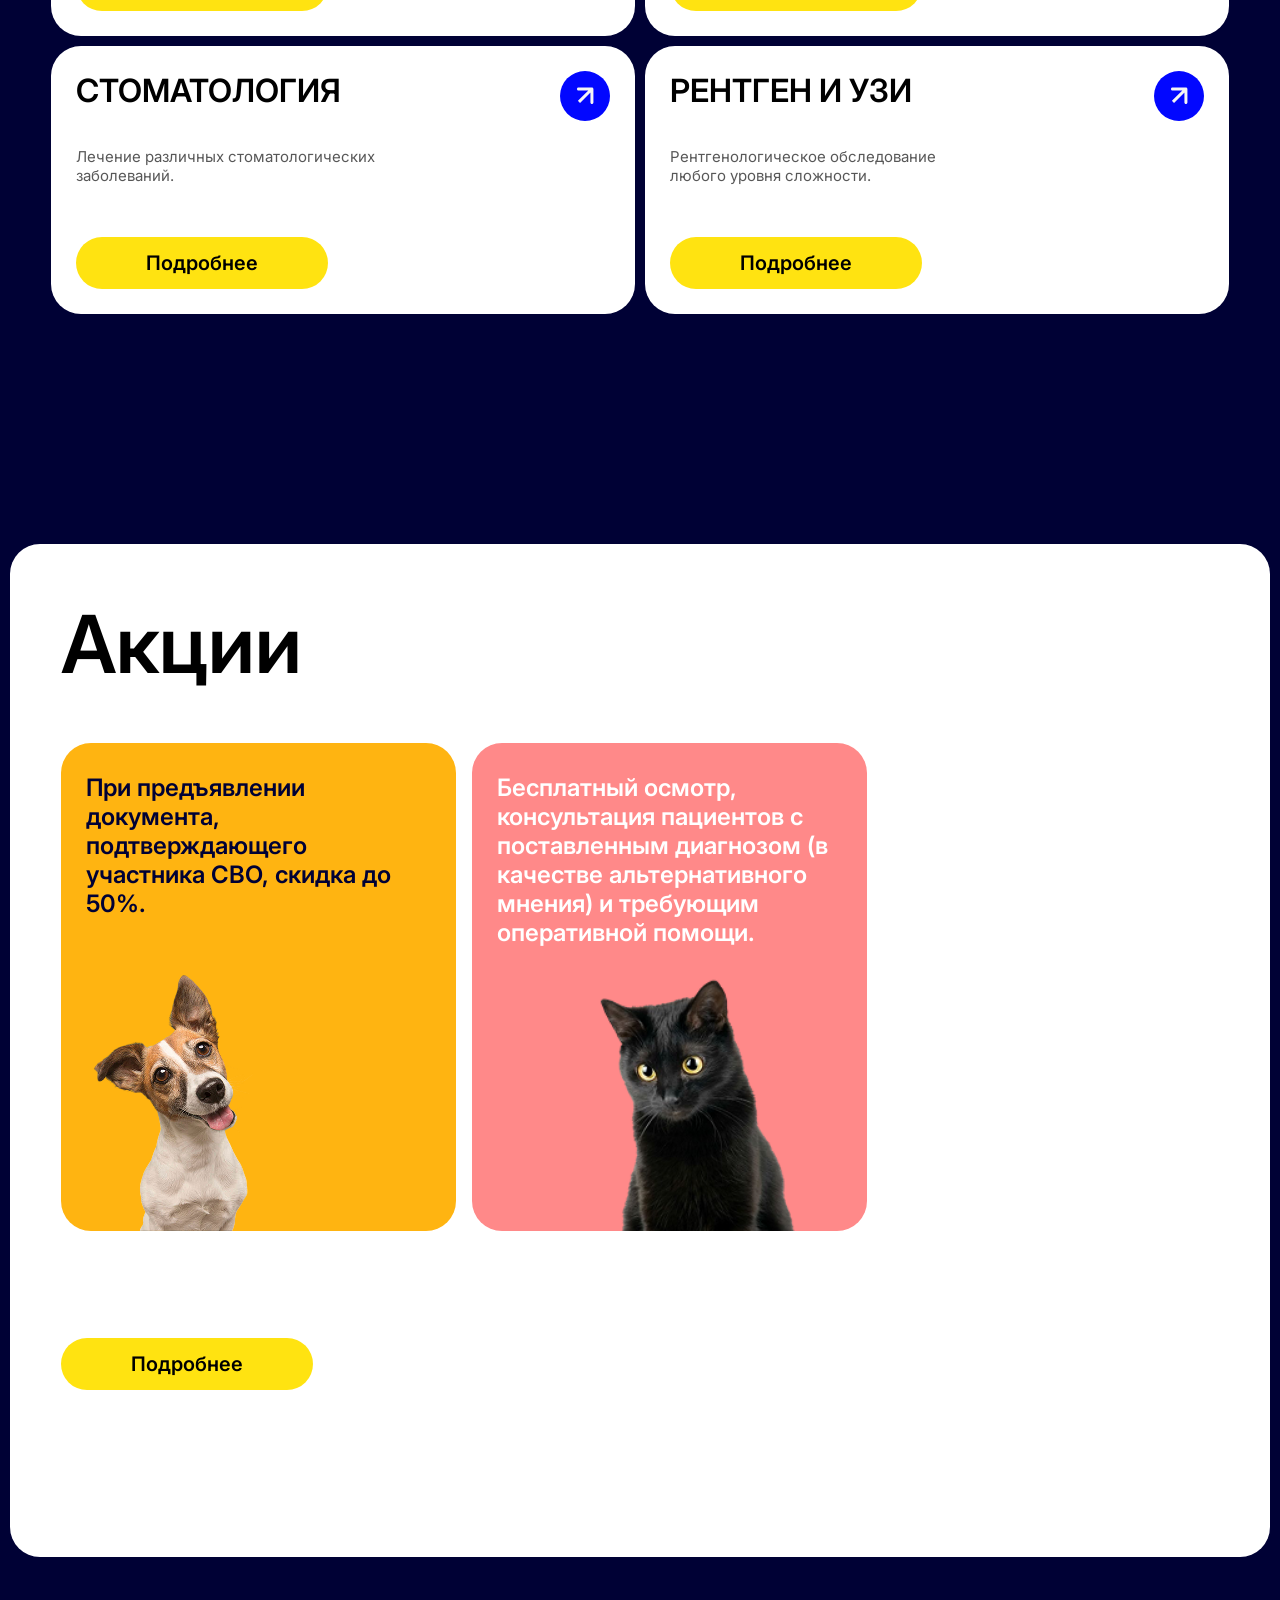
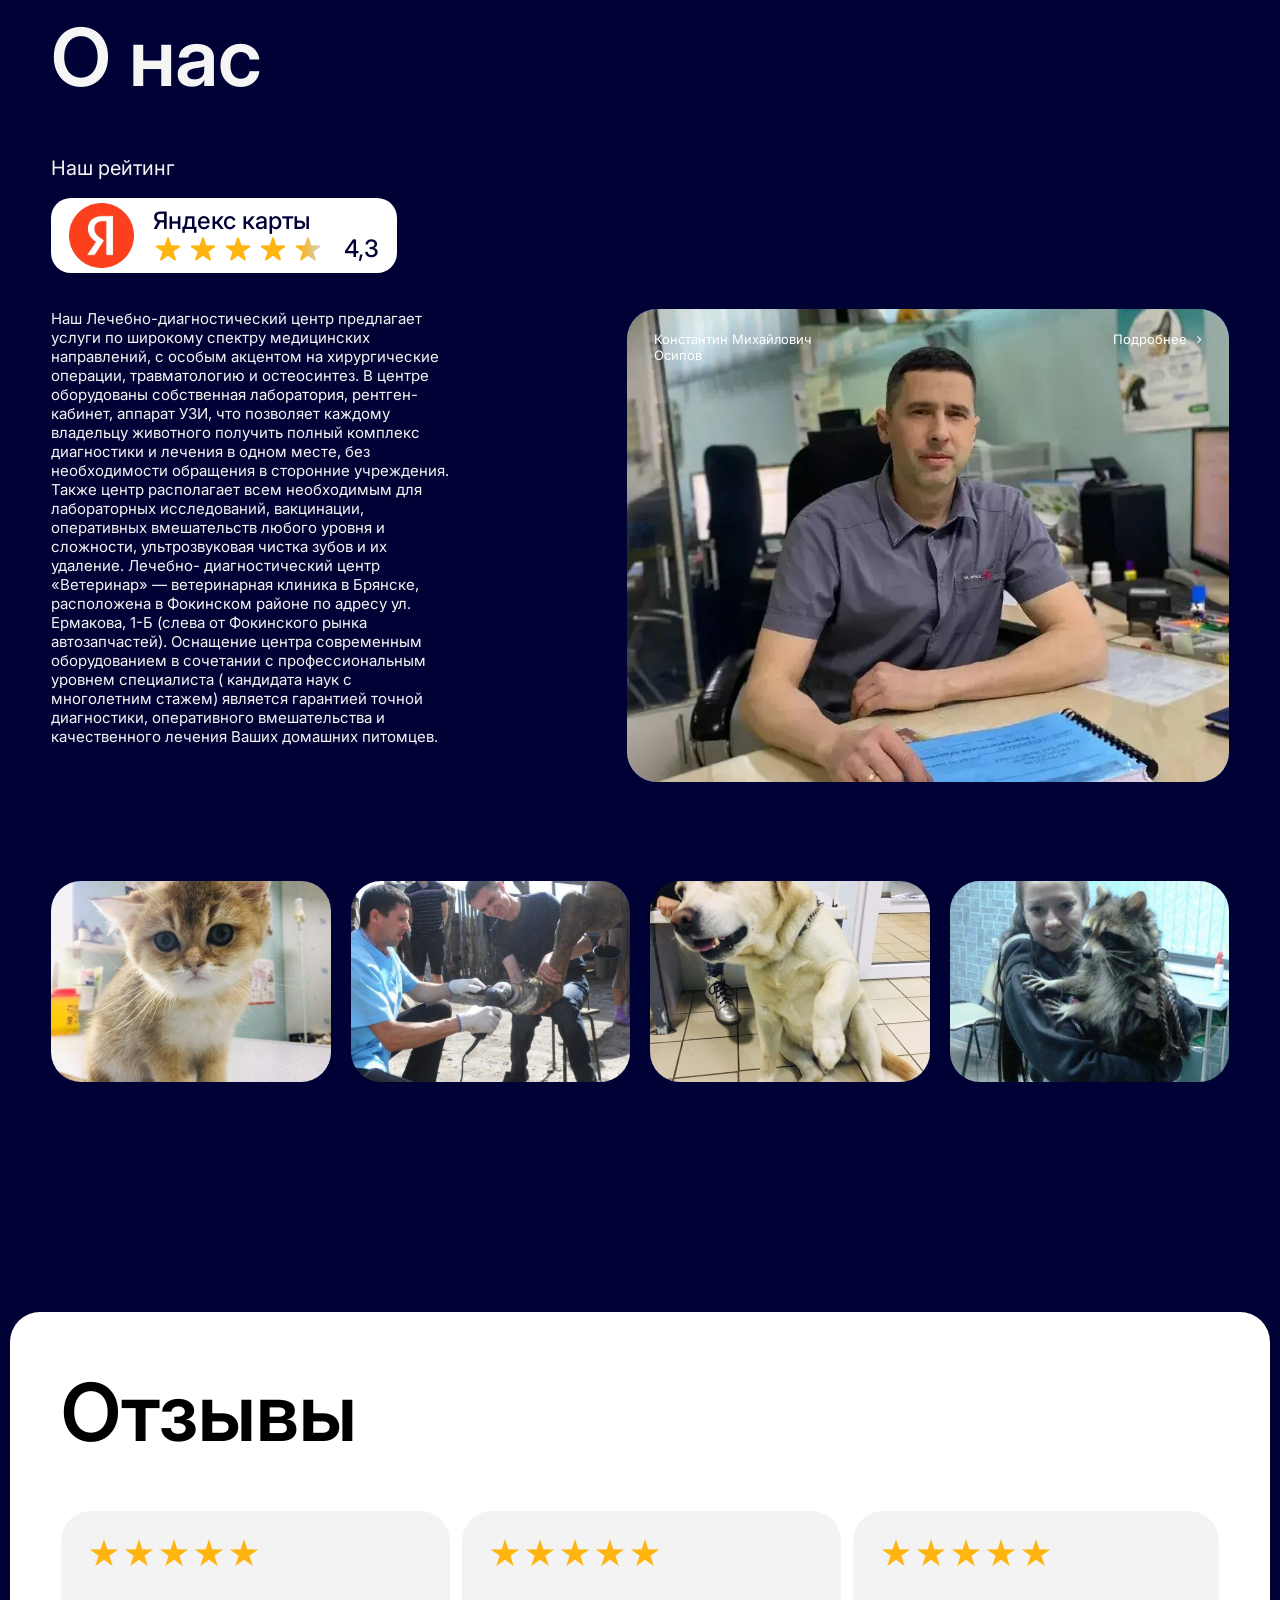
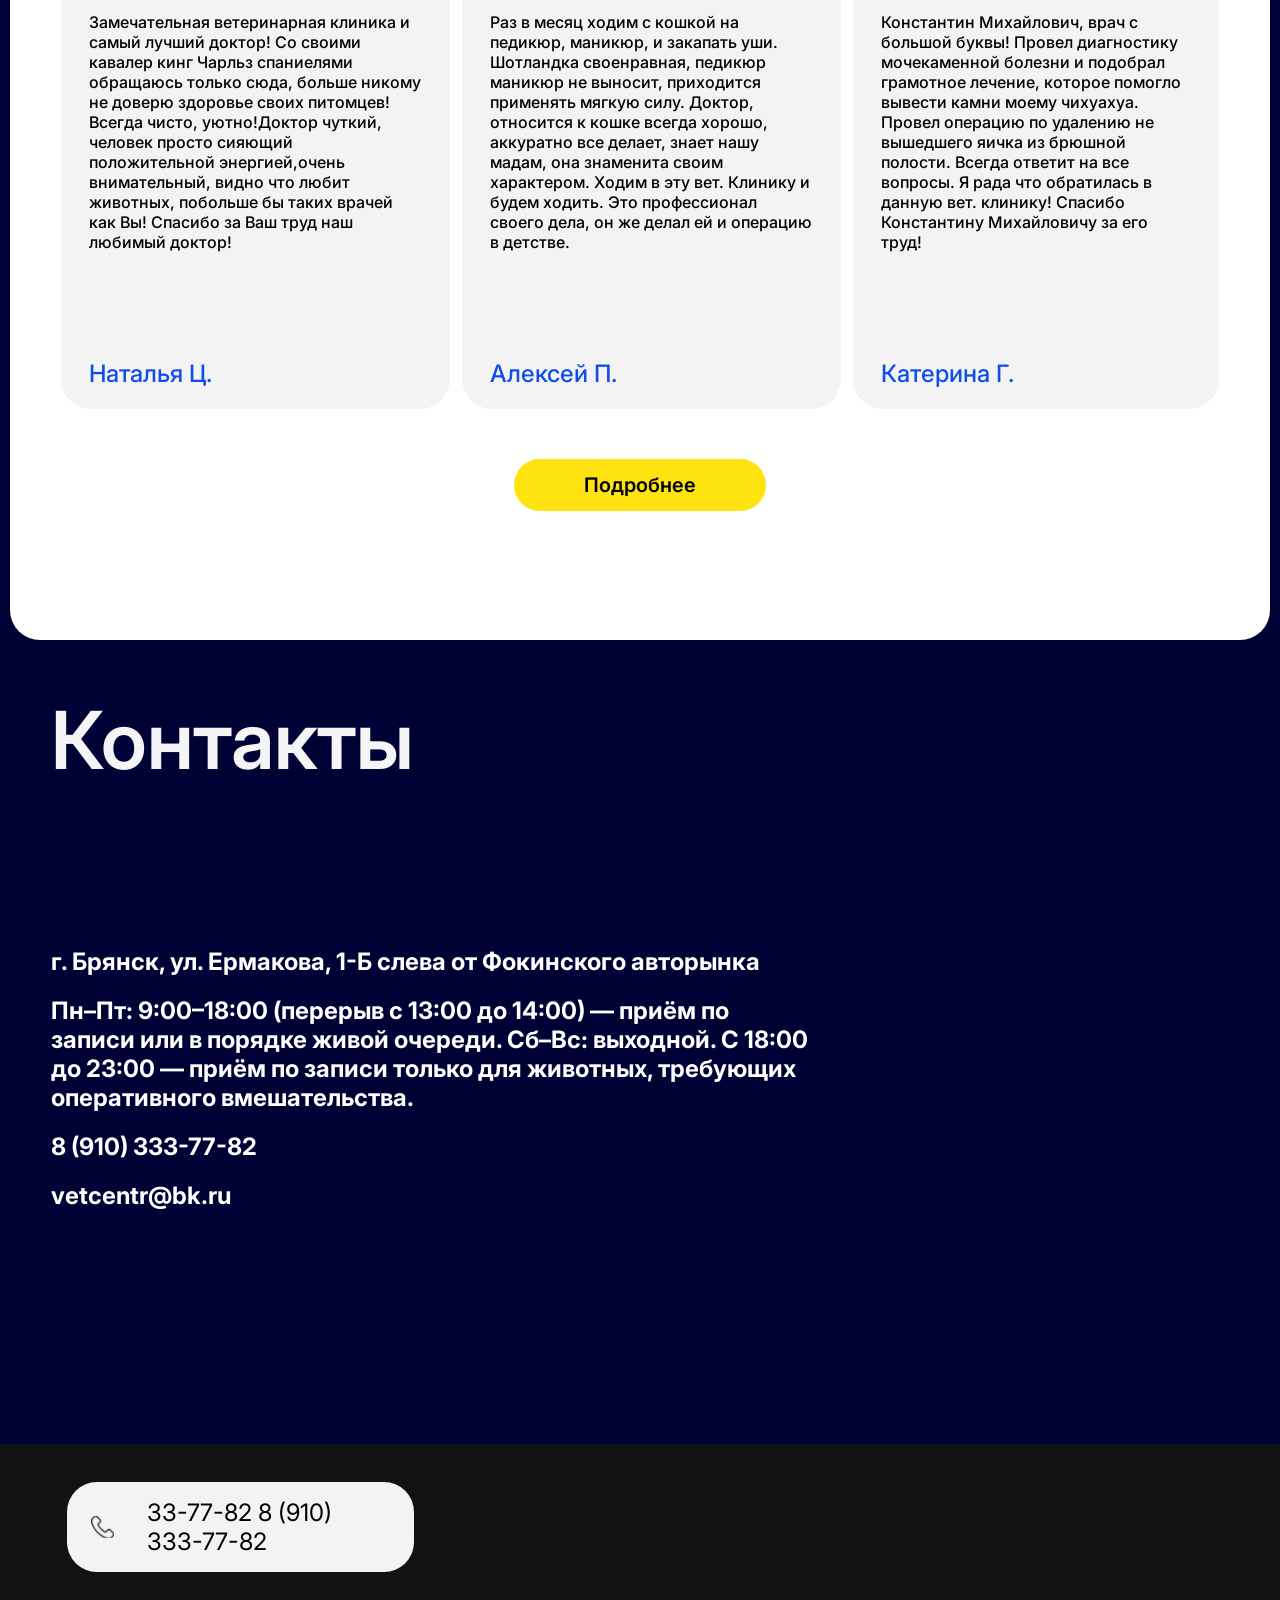
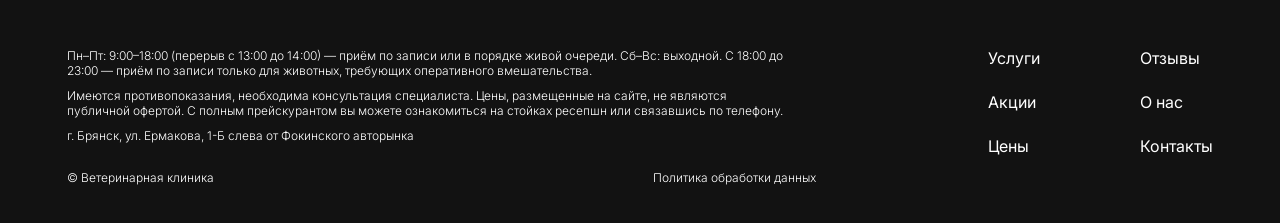
==== commit 28344c65: "Update index.html" ====
--- a/index.html
+++ b/index.html
@@ -642,6 +642,7 @@
             />
           </defs>
         </svg>
+        33-77-82
         8 (910) 333-77-82
       </a>
       <div class="footer__wrapper">
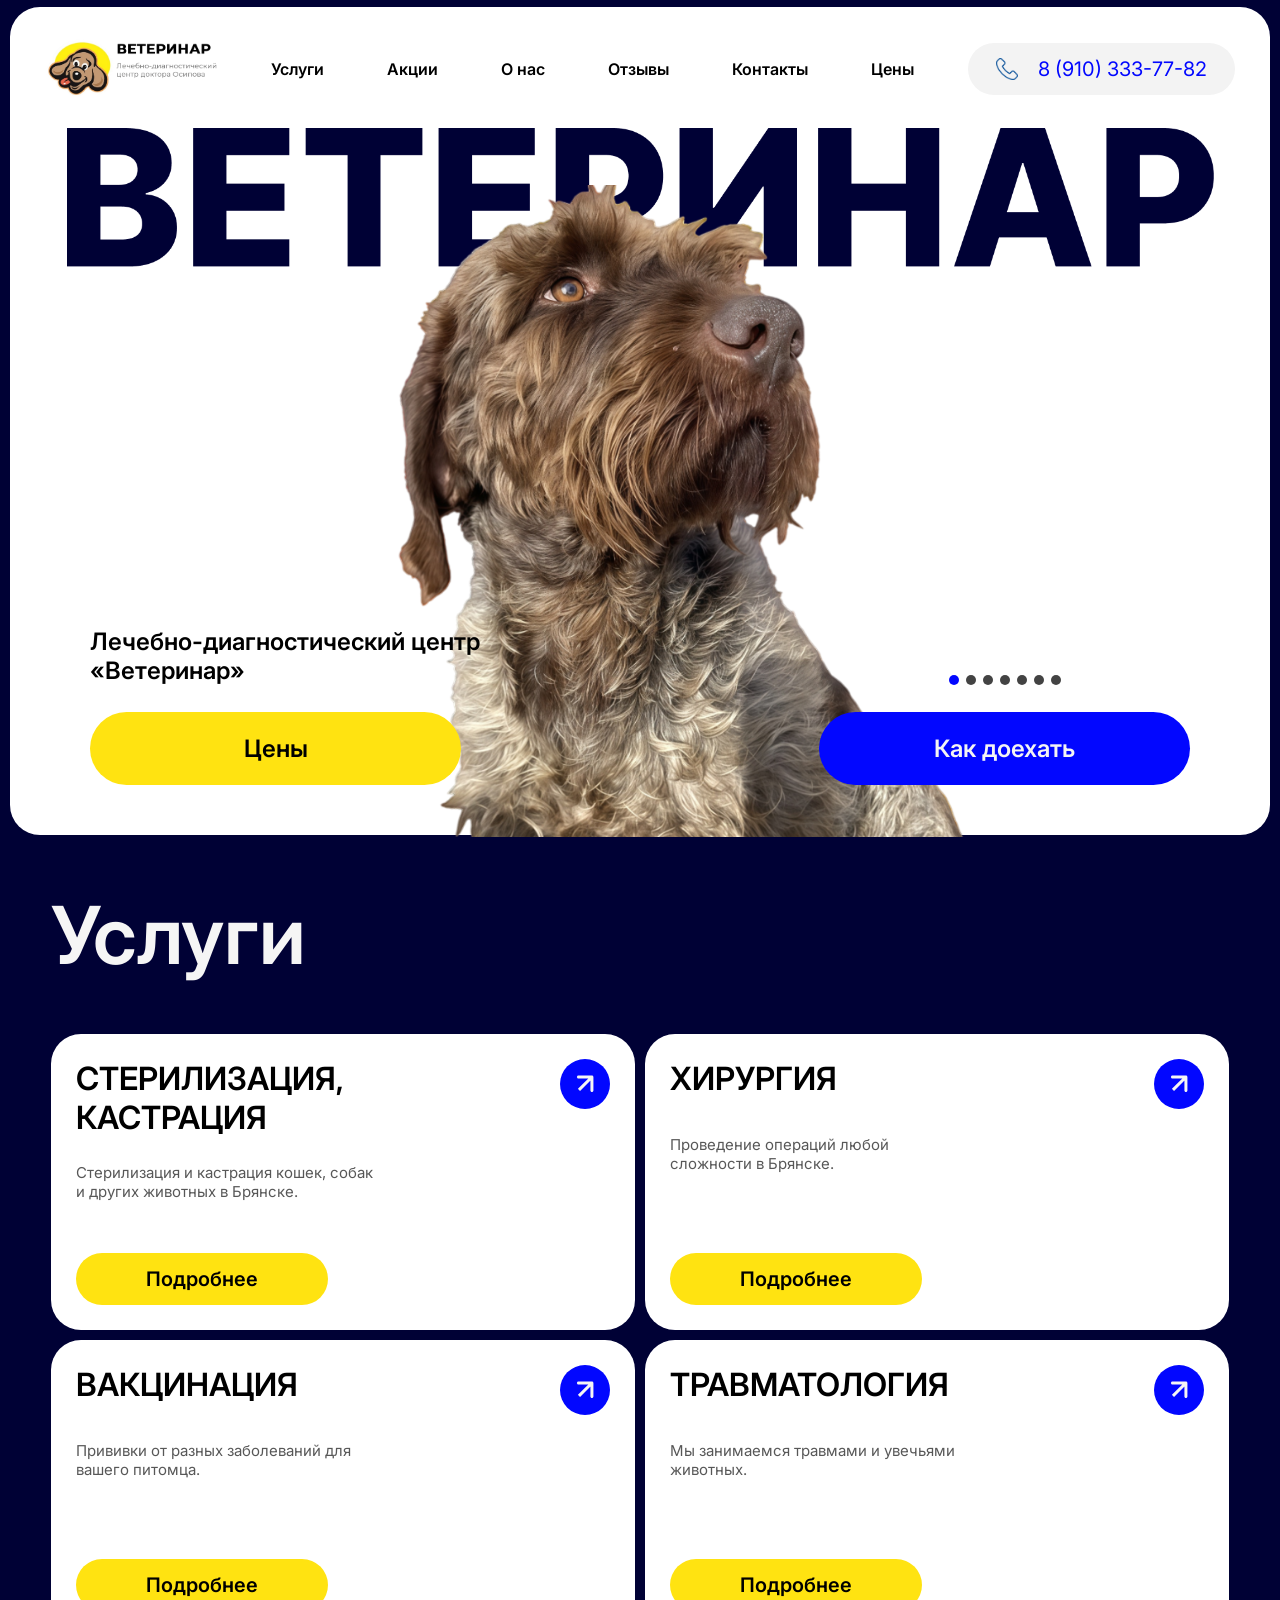
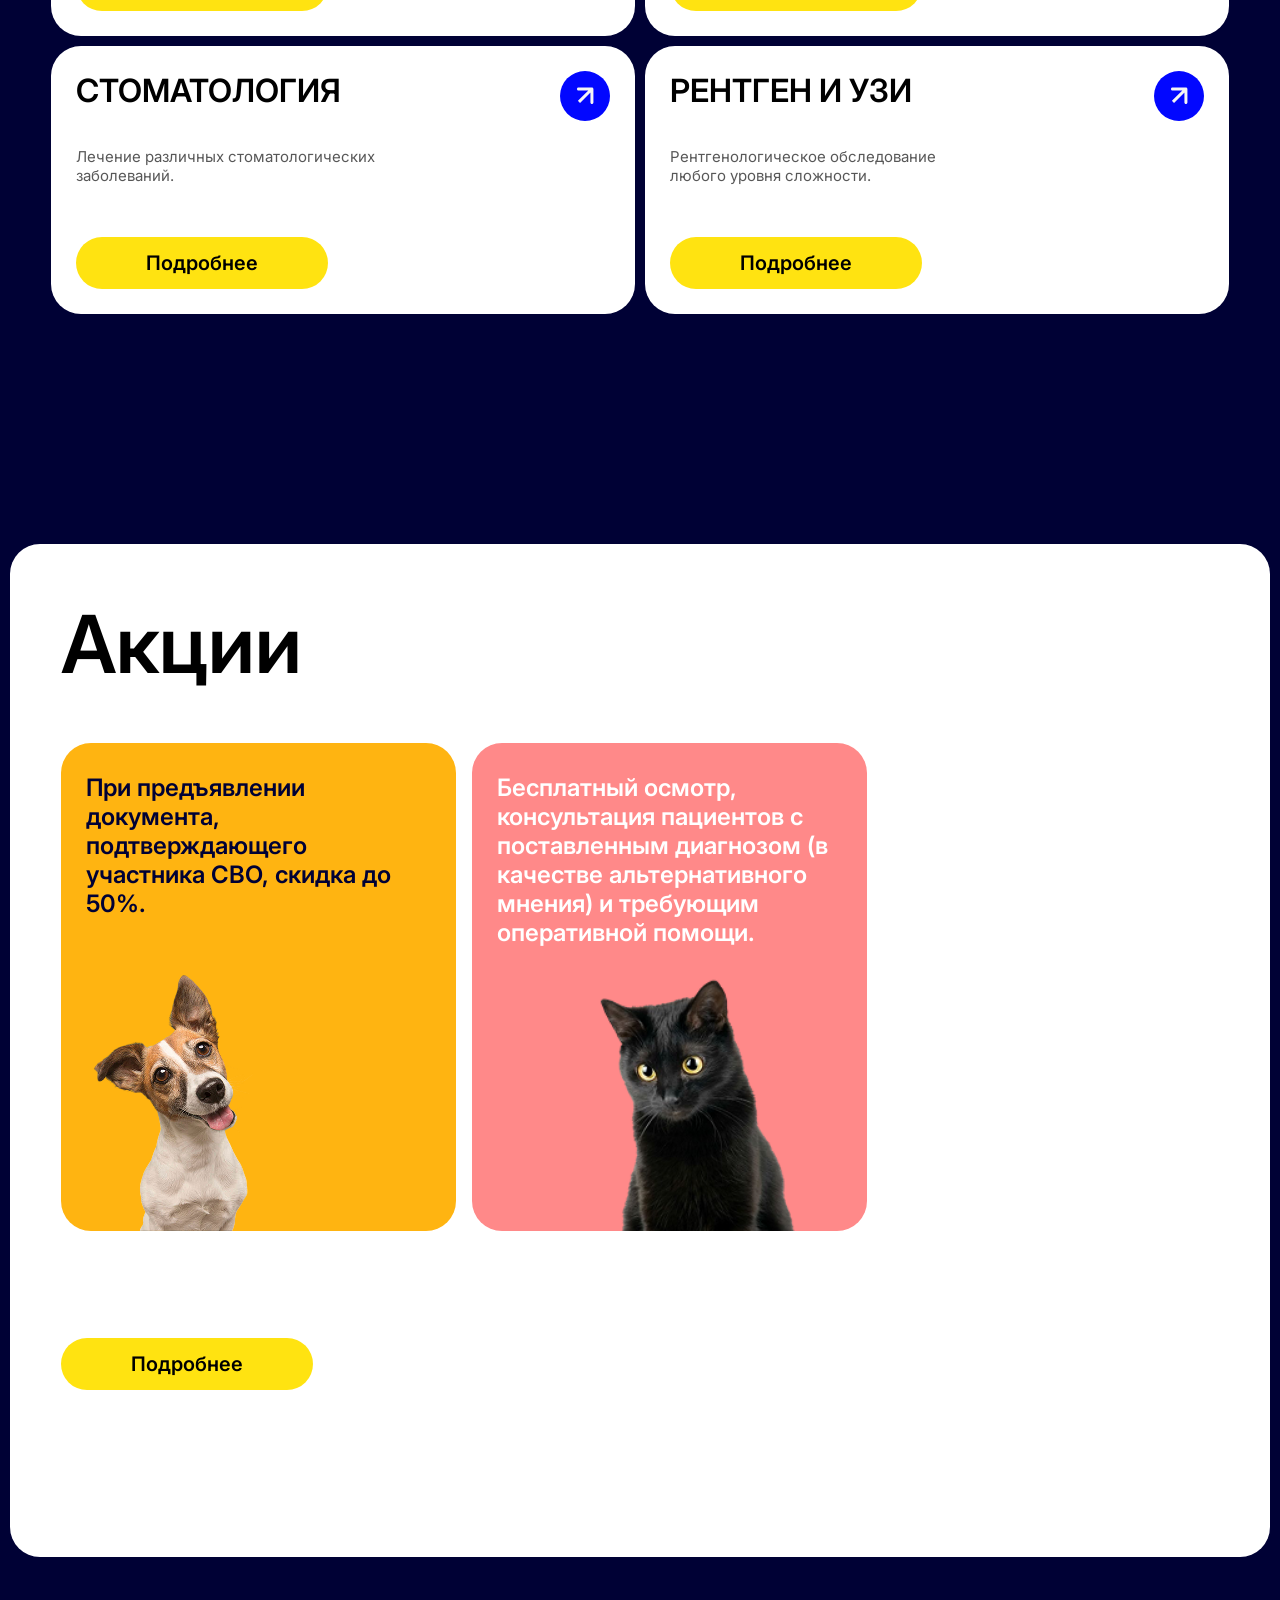
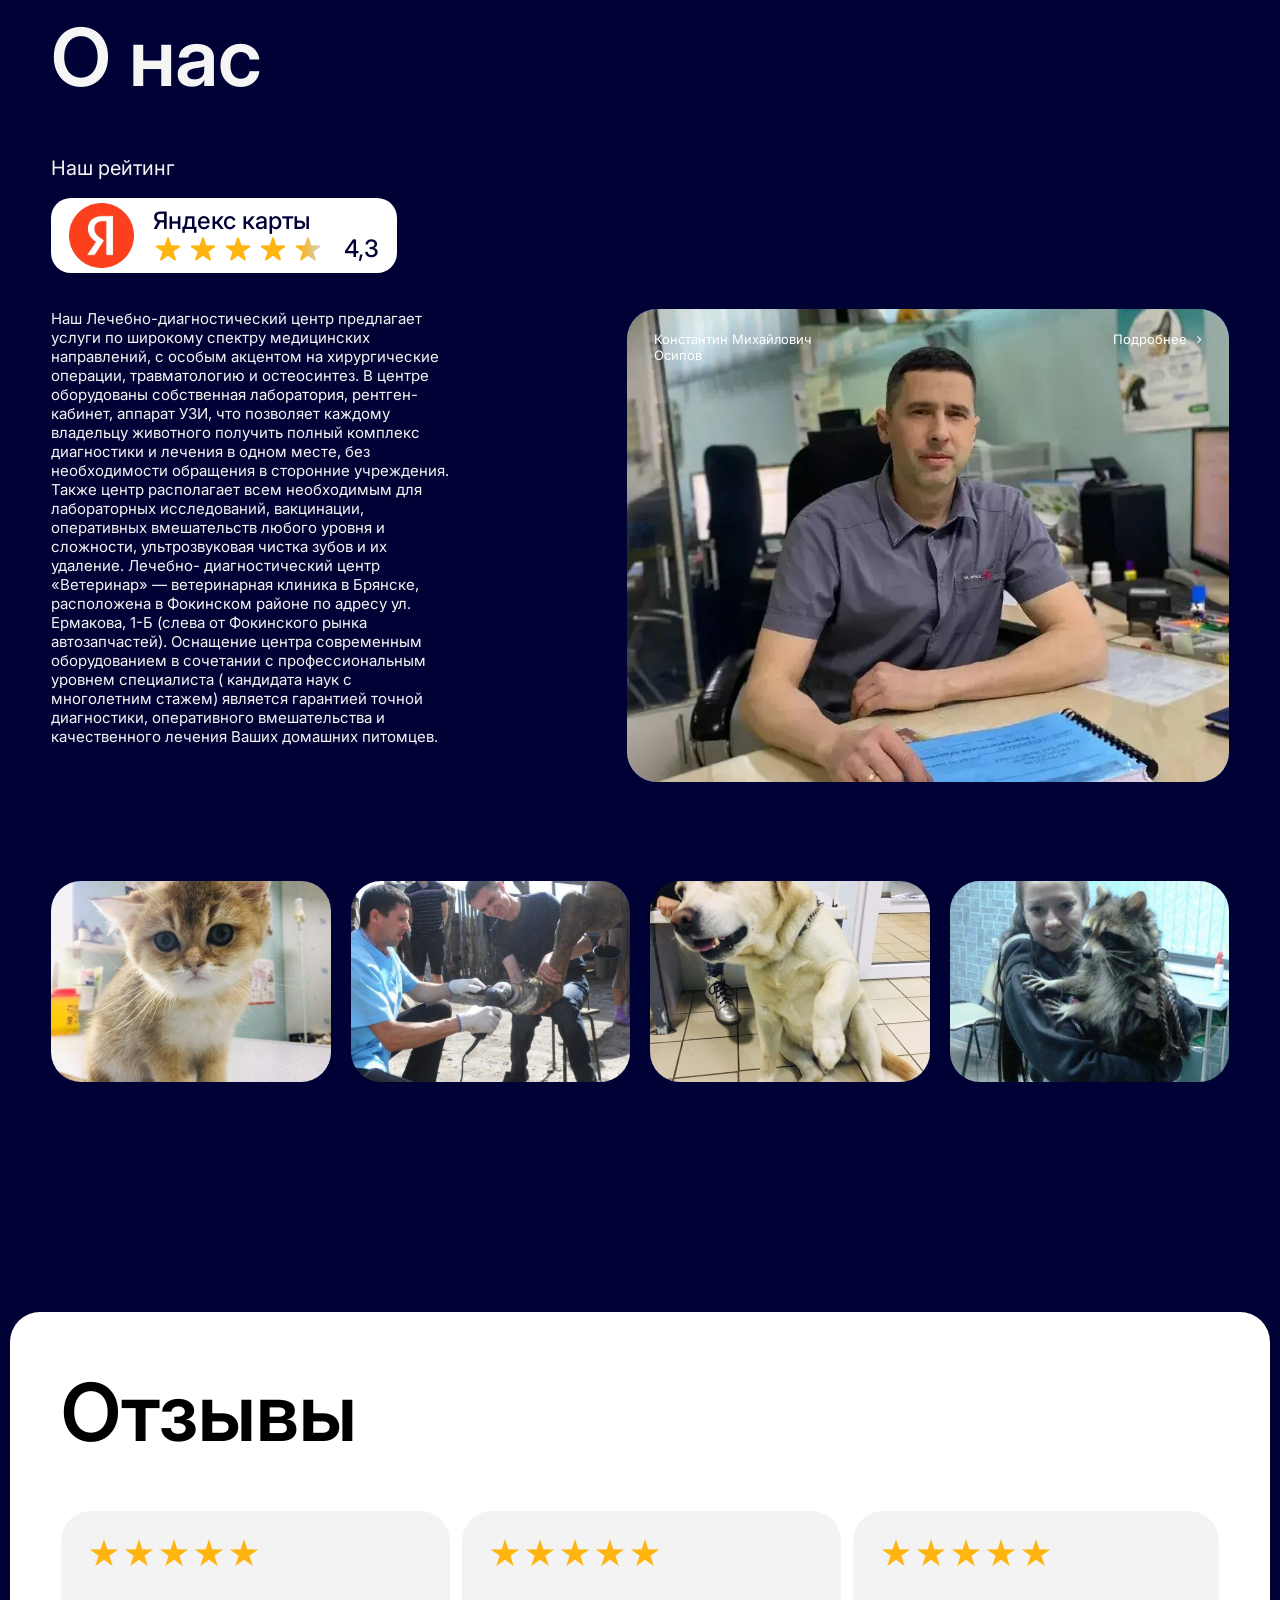
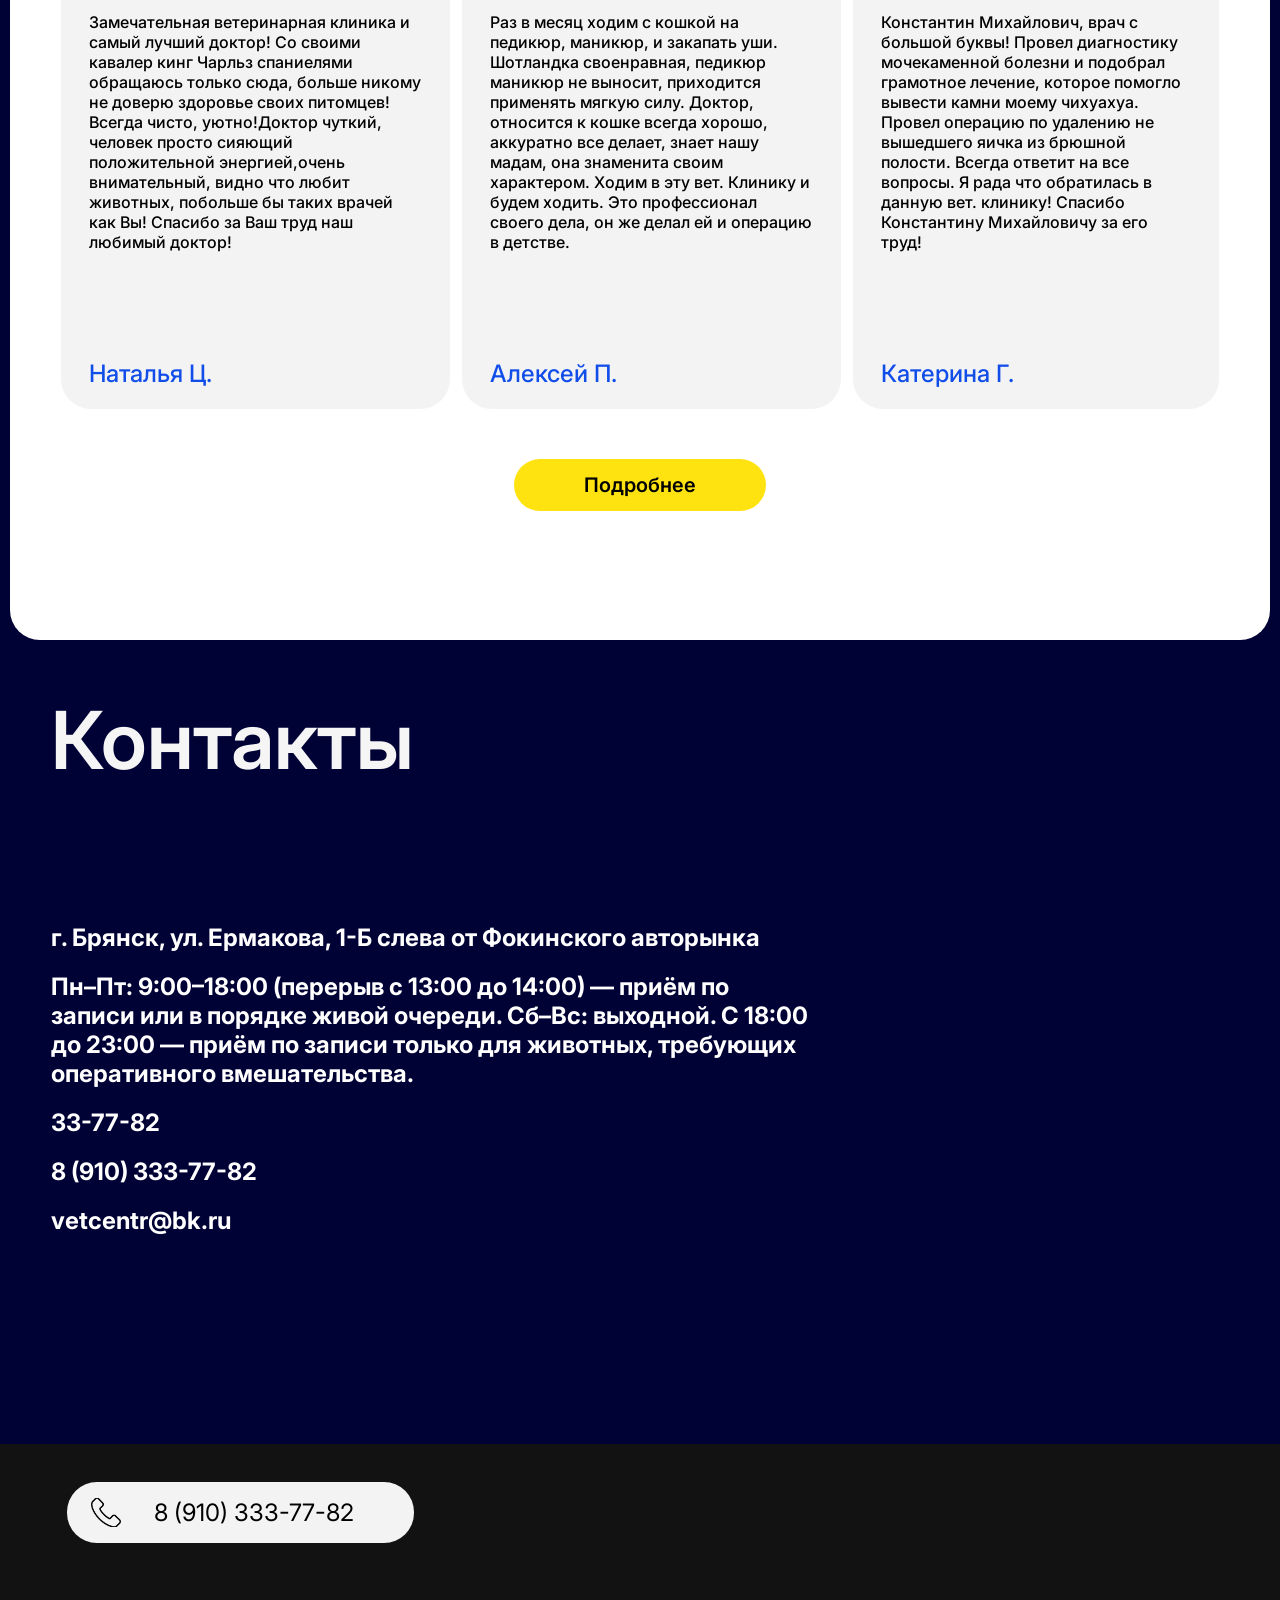
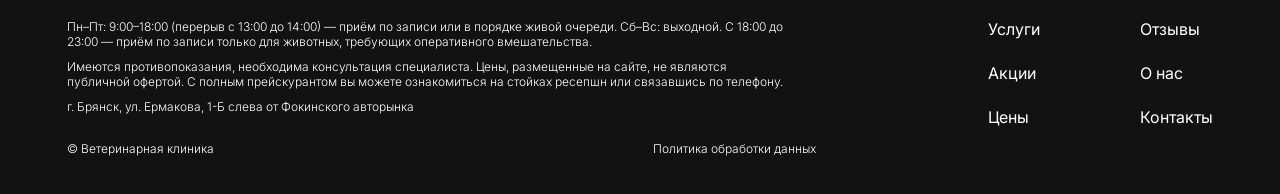
==== commit a4df5744: "Update index.html" ====
--- a/index.html
+++ b/index.html
@@ -599,6 +599,7 @@
 Сб–Вс: выходной.  
 С 18:00 до 23:00 — приём по записи только для животных, требующих оперативного вмешательства.
             </p>
+            <a href="tel:33-77-82">33-77-82 </a>
             <a href="tel:8 (910) 333-77-82">8 (910) 333-77-82 </a>
             <a href="mailto:vetcentr@bk.ru">vetcentr@bk.ru</a>
           </div>
@@ -642,7 +643,6 @@
             />
           </defs>
         </svg>
-        33-77-82
         8 (910) 333-77-82
       </a>
       <div class="footer__wrapper">
